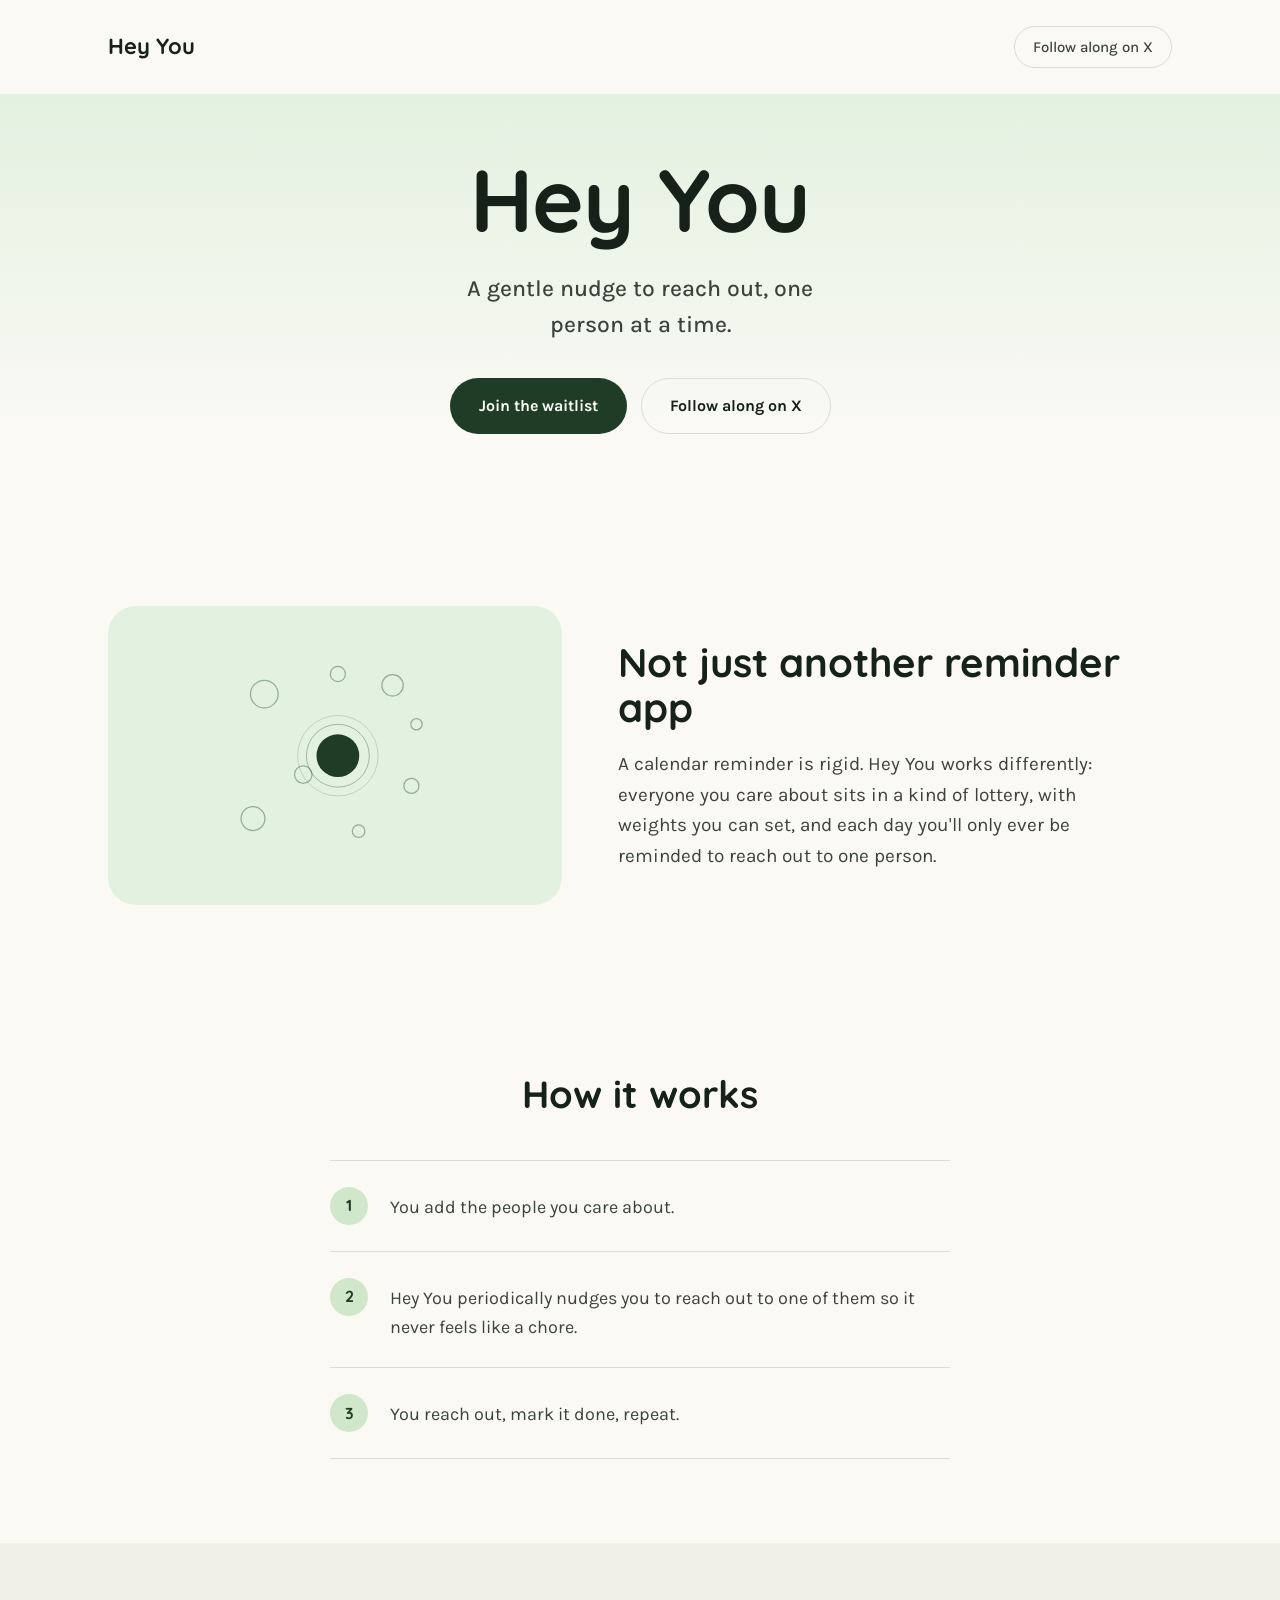
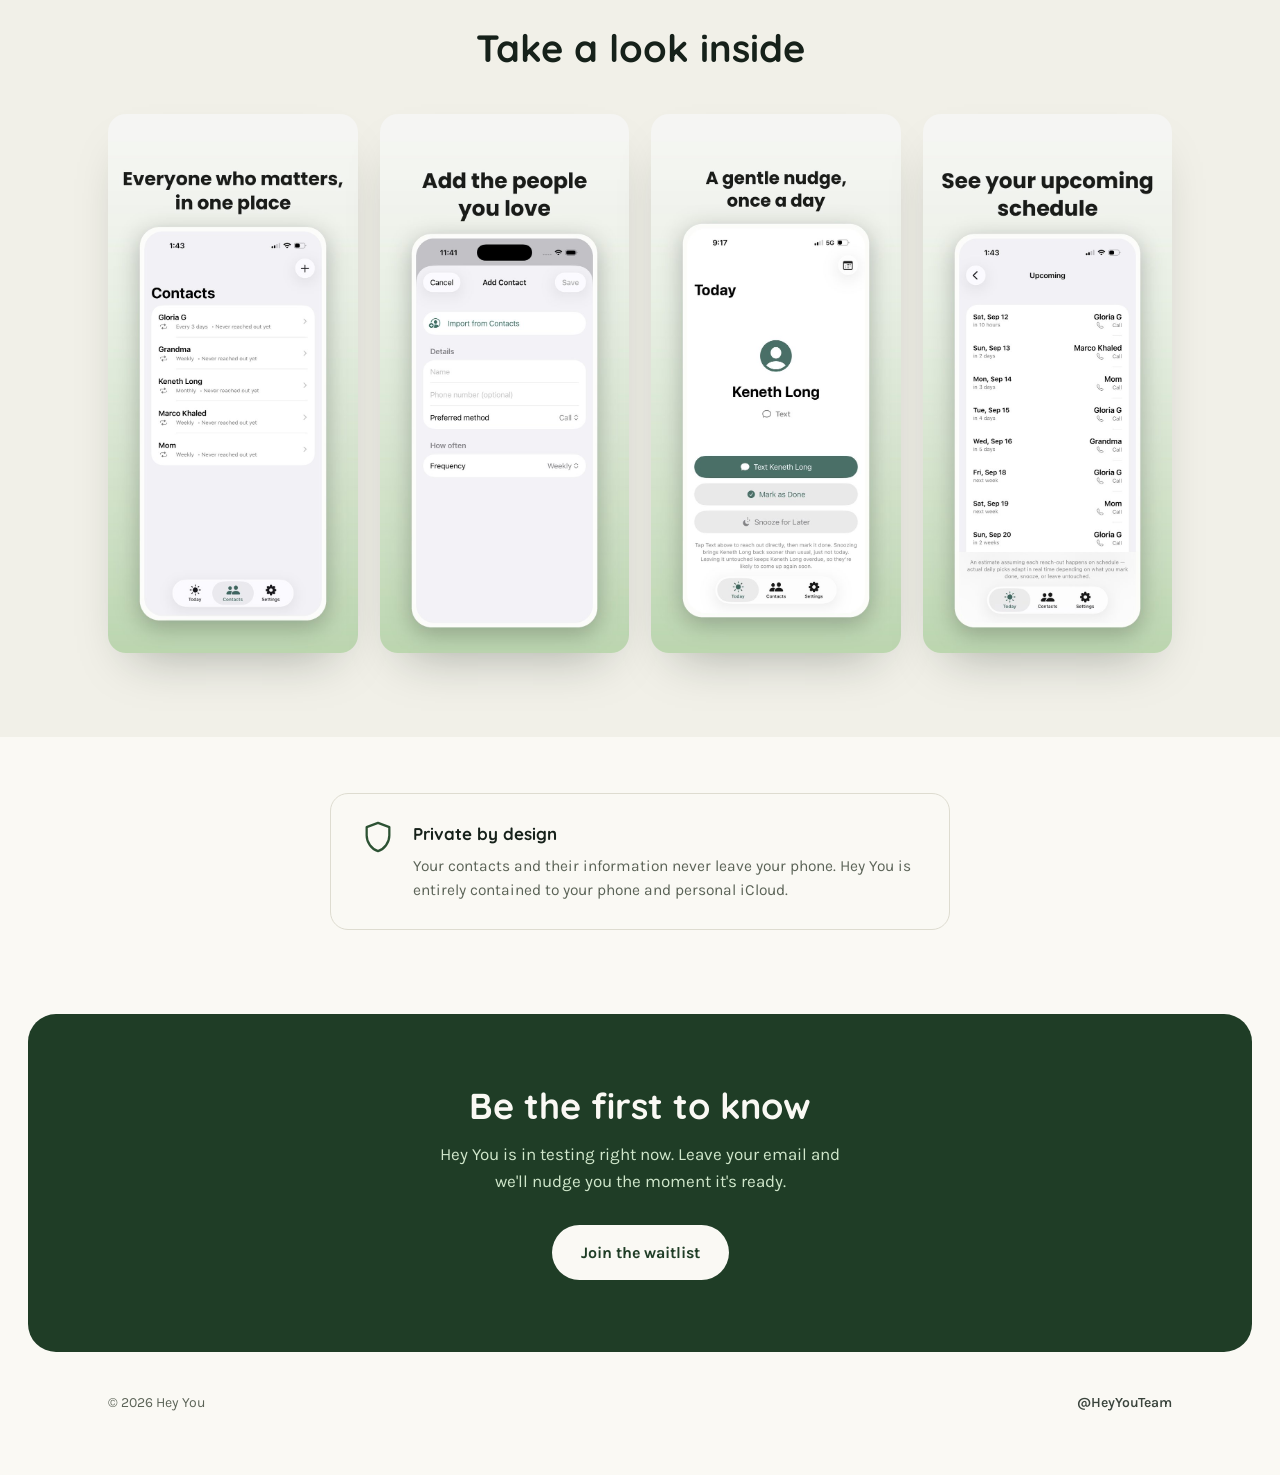
==== index.html @ 326a4d2f "Add files via upload" ====
<!DOCTYPE html>
<html lang="en">
<head>
<meta charset="UTF-8">
<meta name="viewport" content="width=device-width, initial-scale=1.0">
<title>Hey You — A gentle nudge to reach out</title>
<meta name="description" content="Hey You nudges you to reach out to one person you care about at a time. Not a rigid reminder — a weighted, organic way to stay close to the people who matter.">
<link rel="preconnect" href="https://fonts.googleapis.com">
<link rel="preconnect" href="https://fonts.gstatic.com" crossorigin>
<link href="https://fonts.googleapis.com/css2?family=Quicksand:wght@500;600;700&family=Karla:wght@400;500;700&display=swap" rel="stylesheet">
<style>
  :root {
    --paper: #FAF9F4;
    --paper-dim: #F1F0E8;
    --ink: #16211A;
    --ink-soft: #3A443C;
    --stone: #5B6357;
    --forest-700: #1F3D26;
    --forest-600: #2C5233;
    --forest-500: #3F7048;
    --mint-100: #E3F1E0;
    --mint-200: #D0E7CB;
    --moss-200: #C9DEC8;
    --line: #DEDCD0;
    --max: 1120px;
    --radius-lg: 28px;
    --radius-md: 18px;
  }

  * { box-sizing: border-box; }

  html {
    scroll-padding-top: 90px;
  }

  @media (prefers-reduced-motion: no-preference) {
    html { scroll-behavior: smooth; }
  }

  body {
    margin: 0;
    background: var(--paper);
    color: var(--ink);
    font-family: 'Karla', -apple-system, BlinkMacSystemFont, sans-serif;
    font-size: 17px;
    line-height: 1.6;
    -webkit-font-smoothing: antialiased;
  }

  h1, h2, h3 {
    font-family: 'Quicksand', -apple-system, sans-serif;
    font-weight: 700;
    color: var(--ink);
    margin: 0;
    line-height: 1.12;
  }

  p { margin: 0; }

  a { color: inherit; }

  img { max-width: 100%; display: block; }

  .wrap {
    max-width: var(--max);
    margin: 0 auto;
    padding: 0 28px;
  }

  /* ---------- header ---------- */

  .site-header {
    padding: 26px 0;
  }

  .site-header .wrap {
    display: flex;
    align-items: center;
    justify-content: space-between;
  }

  .wordmark {
    font-family: 'Quicksand', sans-serif;
    font-weight: 700;
    font-size: 22px;
    text-decoration: none;
    color: var(--ink);
  }

  .header-link {
    text-decoration: none;
    font-weight: 500;
    font-size: 15px;
    color: var(--ink-soft);
    padding: 8px 18px;
    border: 1px solid var(--line);
    border-radius: 999px;
    transition: border-color 0.15s ease, color 0.15s ease;
  }

  .header-link:hover,
  .header-link:focus-visible {
    border-color: var(--forest-500);
    color: var(--forest-700);
  }

  /* ---------- hero ---------- */

  .hero {
    padding: 56px 0 88px;
    background: linear-gradient(180deg, var(--mint-100) 0%, var(--paper) 78%);
  }

  .hero__inner {
    max-width: 640px;
    margin: 0 auto;
    text-align: center;
  }

  .hero__title {
    font-size: clamp(48px, 9vw, 88px);
    letter-spacing: -0.01em;
  }

  .hero__subtitle {
    margin-top: 22px;
    font-size: clamp(19px, 2.6vw, 23px);
    color: var(--ink-soft);
    font-weight: 500;
    max-width: 30ch;
    margin-left: auto;
    margin-right: auto;
  }

  @media (prefers-reduced-motion: no-preference) {
    .hero__title,
    .hero__subtitle,
    .hero__ctas {
      animation: rise 0.7s ease both;
    }
    .hero__subtitle { animation-delay: 0.08s; }
    .hero__ctas { animation-delay: 0.16s; }
  }

  @keyframes rise {
    from { opacity: 0; transform: translateY(14px); }
    to { opacity: 1; transform: translateY(0); }
  }

  .hero__ctas {
    margin-top: 34px;
    display: flex;
    gap: 14px;
    justify-content: center;
    flex-wrap: wrap;
  }

  .btn {
    display: inline-flex;
    align-items: center;
    justify-content: center;
    font-family: 'Karla', sans-serif;
    font-weight: 700;
    font-size: 16px;
    padding: 14px 28px;
    border-radius: 999px;
    text-decoration: none;
    cursor: pointer;
    border: 1px solid transparent;
    transition: transform 0.15s ease, background 0.15s ease, border-color 0.15s ease;
  }

  .btn:hover { transform: translateY(-1px); }

  .btn--primary {
    background: var(--forest-700);
    color: var(--paper);
  }

  .btn--primary:hover,
  .btn--primary:focus-visible {
    background: var(--forest-600);
  }

  .btn--ghost {
    background: transparent;
    color: var(--ink);
    border-color: var(--line);
  }

  .btn--ghost:hover,
  .btn--ghost:focus-visible {
    border-color: var(--forest-500);
    color: var(--forest-700);
  }

  .btn:focus-visible,
  .header-link:focus-visible {
    outline: 2px solid var(--forest-500);
    outline-offset: 3px;
  }

  /* ---------- section shell ---------- */

  section, .privacy { padding: 84px 0; }

  .section__head {
    max-width: 480px;
    margin: 0 0 44px;
  }

  .section__head--center {
    margin-left: auto;
    margin-right: auto;
    text-align: center;
  }

  .section__title {
    font-size: clamp(30px, 4vw, 38px);
  }

  /* ---------- how it works ---------- */

  .how__list {
    max-width: 620px;
    margin: 0 auto;
    display: flex;
    flex-direction: column;
  }

  .how__item {
    display: flex;
    gap: 22px;
    padding: 26px 0;
    border-top: 1px solid var(--line);
  }

  .how__item:last-child {
    border-bottom: 1px solid var(--line);
  }

  .how__index {
    flex: none;
    width: 38px;
    height: 38px;
    border-radius: 50%;
    background: var(--mint-200);
    color: var(--forest-700);
    font-family: 'Quicksand', sans-serif;
    font-weight: 700;
    font-size: 16px;
    display: flex;
    align-items: center;
    justify-content: center;
  }

  .how__text {
    padding-top: 6px;
    font-size: 18px;
    color: var(--ink-soft);
  }

  /* ---------- screens ---------- */

  .screens { background: var(--paper-dim); }

  .screens__grid {
    display: grid;
    grid-template-columns: repeat(4, 1fr);
    gap: 22px;
    align-items: start;
  }

  .screens__grid img {
    border-radius: var(--radius-md);
    box-shadow: 0 24px 48px -24px rgba(22, 33, 26, 0.35);
    width: 100%;
  }

  @media (max-width: 760px) {
    .screens__grid {
      grid-template-columns: 1fr;
      max-width: 340px;
      margin: 0 auto;
      gap: 40px;
    }
  }

  /* ---------- differentiator ---------- */

  .different__grid {
    display: grid;
    grid-template-columns: 0.9fr 1.1fr;
    gap: 56px;
    align-items: center;
  }

  .different__visual {
    background: var(--mint-100);
    border-radius: var(--radius-lg);
    padding: 24px;
  }

  .different__visual {
    display: flex;
    justify-content: center;
  }

  .different__visual svg {
    width: 62%;
    height: auto;
    display: block;
  }

  .different__title {
    font-size: clamp(30px, 4vw, 40px);
  }

  .different__copy {
    margin-top: 20px;
    font-size: 19px;
    color: var(--ink-soft);
    max-width: 46ch;
  }

  @media (max-width: 800px) {
    .different__grid {
      grid-template-columns: 1fr;
    }
  }

  /* ---------- privacy ---------- */

  .privacy {
    padding: 56px 0 84px;
  }

  .privacy__card {
    max-width: 620px;
    margin: 0 auto;
    padding: 26px 30px;
    border: 1px solid var(--line);
    border-radius: var(--radius-md);
    display: flex;
    gap: 18px;
    align-items: flex-start;
  }

  .privacy__icon {
    flex: none;
    width: 34px;
    height: 34px;
    color: var(--forest-600);
  }

  .privacy__title {
    font-size: 17px;
    font-weight: 700;
    font-family: 'Quicksand', sans-serif;
    margin-bottom: 6px;
  }

  .privacy__text {
    font-size: 15.5px;
    color: var(--stone);
  }

  /* ---------- waitlist ---------- */

  .waitlist {
    background: var(--forest-700);
    color: var(--paper);
    border-radius: var(--radius-lg);
    margin: 0 28px 0;
    padding: 72px 32px;
  }

  .waitlist__inner {
    max-width: 480px;
    margin: 0 auto;
    text-align: center;
  }

  .waitlist__title {
    color: var(--paper);
    font-size: clamp(28px, 4vw, 36px);
  }

  .waitlist__text {
    margin-top: 14px;
    color: var(--mint-200);
    font-size: 17px;
  }

  .waitlist__form {
    margin-top: 30px;
    display: flex;
    gap: 10px;
    flex-wrap: wrap;
    justify-content: center;
  }

  .waitlist__form .btn--primary {
    background: var(--paper);
    color: var(--forest-700);
  }

  .waitlist__form .btn--primary:hover {
    background: var(--mint-100);
  }

  /* ---------- footer ---------- */

  .site-footer {
    padding: 40px 0 60px;
  }

  .site-footer .wrap {
    display: flex;
    justify-content: space-between;
    align-items: center;
    flex-wrap: wrap;
    gap: 12px;
    font-size: 14px;
    color: var(--stone);
  }

  .site-footer a {
    text-decoration: none;
    color: var(--ink-soft);
    font-weight: 600;
  }

  .site-footer a:hover { color: var(--forest-700); }
</style>
</head>
<body>

<header class="site-header">
  <div class="wrap">
    <a class="wordmark" href="#top">Hey You</a>
    <a class="header-link" href="https://x.com/HeyYouTeam" target="_blank" rel="noopener">Follow along on X</a>
  </div>
</header>

<main>

  <section class="hero" id="top">
    <div class="wrap hero__inner">
      <h1 class="hero__title">Hey You</h1>
      <p class="hero__subtitle">A gentle nudge to reach out, one person at a time.</p>
      <div class="hero__ctas">
        <a class="btn btn--primary" href="https://docs.google.com/forms/d/e/1FAIpQLSek8I8rBL8d9Jcb7uINgRWr7hlsBThrLocoqiOHOVkXx3_7cw/viewform?usp=dialog" target="_blank" rel="noopener">Join the waitlist</a>
        <a class="btn btn--ghost" href="https://x.com/HeyYouTeam" target="_blank" rel="noopener">Follow along on X</a>
      </div>
    </div>
  </section>

  <section class="different" id="different">
    <div class="wrap different__grid">
      <div class="different__visual" aria-hidden="true">
        <svg viewBox="0 0 400 400" xmlns="http://www.w3.org/2000/svg">
          <circle cx="88" cy="102" r="22" fill="none" stroke="#3F7048" stroke-width="2" opacity="0.5"/>
          <circle cx="150" cy="230" r="14" fill="none" stroke="#3F7048" stroke-width="2" opacity="0.5"/>
          <circle cx="292" cy="88" r="17" fill="none" stroke="#3F7048" stroke-width="2" opacity="0.5"/>
          <circle cx="322" cy="248" r="12" fill="none" stroke="#3F7048" stroke-width="2" opacity="0.5"/>
          <circle cx="70" cy="300" r="19" fill="none" stroke="#3F7048" stroke-width="2" opacity="0.5"/>
          <circle cx="238" cy="320" r="10" fill="none" stroke="#3F7048" stroke-width="2" opacity="0.5"/>
          <circle cx="330" cy="150" r="9" fill="none" stroke="#3F7048" stroke-width="2" opacity="0.5"/>
          <circle cx="205" cy="70" r="12" fill="none" stroke="#3F7048" stroke-width="2" opacity="0.5"/>
          <circle cx="205" cy="200" r="34" fill="#1F3D26"/>
          <circle cx="205" cy="200" r="50" fill="none" stroke="#1F3D26" stroke-width="1.5" opacity="0.35"/>
          <circle cx="205" cy="200" r="64" fill="none" stroke="#1F3D26" stroke-width="1.5" opacity="0.18"/>
        </svg>
      </div>
      <div>
        <h2 class="different__title">Not just another reminder app</h2>
        <p class="different__copy">A calendar reminder is rigid. Hey You works differently: everyone you care about sits in a kind of lottery, with weights you can set, and each day you'll only ever be reminded to reach out to one person.</p>
      </div>
    </div>
  </section>

  <section class="how" id="how">
    <div class="wrap">
      <div class="section__head section__head--center">
        <h2 class="section__title">How it works</h2>
      </div>
      <div class="how__list">
        <div class="how__item">
          <span class="how__index">1</span>
          <p class="how__text">You add the people you care about.</p>
        </div>
        <div class="how__item">
          <span class="how__index">2</span>
          <p class="how__text">Hey You periodically nudges you to reach out to one of them so it never feels like a chore.</p>
        </div>
        <div class="how__item">
          <span class="how__index">3</span>
          <p class="how__text">You reach out, mark it done, repeat.</p>
        </div>
      </div>
    </div>
  </section>

  <section class="screens" id="screens">
    <div class="wrap">
      <div class="section__head section__head--center">
        <h2 class="section__title">Take a look inside</h2>
      </div>
      <div class="screens__grid">
        <img src="[data-uri]" alt="Hey You contacts list showing five people with how often you'd like to reach each one">
        <img src="[data-uri]" alt="Hey You add contact screen with name, phone number, preferred method, and frequency">
        <img src="[data-uri]" alt="Hey You today screen prompting a text to Keneth Long, with mark as done and snooze options">
        <img src="[data-uri]" alt="Hey You upcoming screen listing who's coming up next and roughly when">
      </div>
    </div>
  </section>

  <aside class="privacy" id="privacy">
    <div class="wrap">
      <div class="privacy__card">
        <svg class="privacy__icon" viewBox="0 0 24 24" fill="none" xmlns="http://www.w3.org/2000/svg" aria-hidden="true">
          <path d="M12 2L4 5V11C4 16 7.5 20.5 12 22C16.5 20.5 20 16 20 11V5L12 2Z" stroke="currentColor" stroke-width="1.6" stroke-linejoin="round"/>
        </svg>
        <div>
          <p class="privacy__title">Private by design</p>
          <p class="privacy__text">Your contacts and their information never leave your phone. Hey You is entirely contained to your phone and personal iCloud.</p>
        </div>
      </div>
    </div>
  </aside>

  <section class="waitlist" id="waitlist">
    <div class="wrap waitlist__inner">
      <h2 class="waitlist__title">Be the first to know</h2>
      <p class="waitlist__text">Hey You is in testing right now. Leave your email and we'll nudge you the moment it's ready.</p>
      <div class="waitlist__form">
        <a class="btn btn--primary" href="https://docs.google.com/forms/d/e/1FAIpQLSek8I8rBL8d9Jcb7uINgRWr7hlsBThrLocoqiOHOVkXx3_7cw/viewform?usp=dialog" target="_blank" rel="noopener">Join the waitlist</a>
      </div>
    </div>
  </section>

</main>

<footer class="site-footer">
  <div class="wrap">
    <span>&copy; 2026 Hey You</span>
    <a href="https://x.com/HeyYouTeam" target="_blank" rel="noopener">@HeyYouTeam</a>
  </div>
</footer>

</body>
</html>
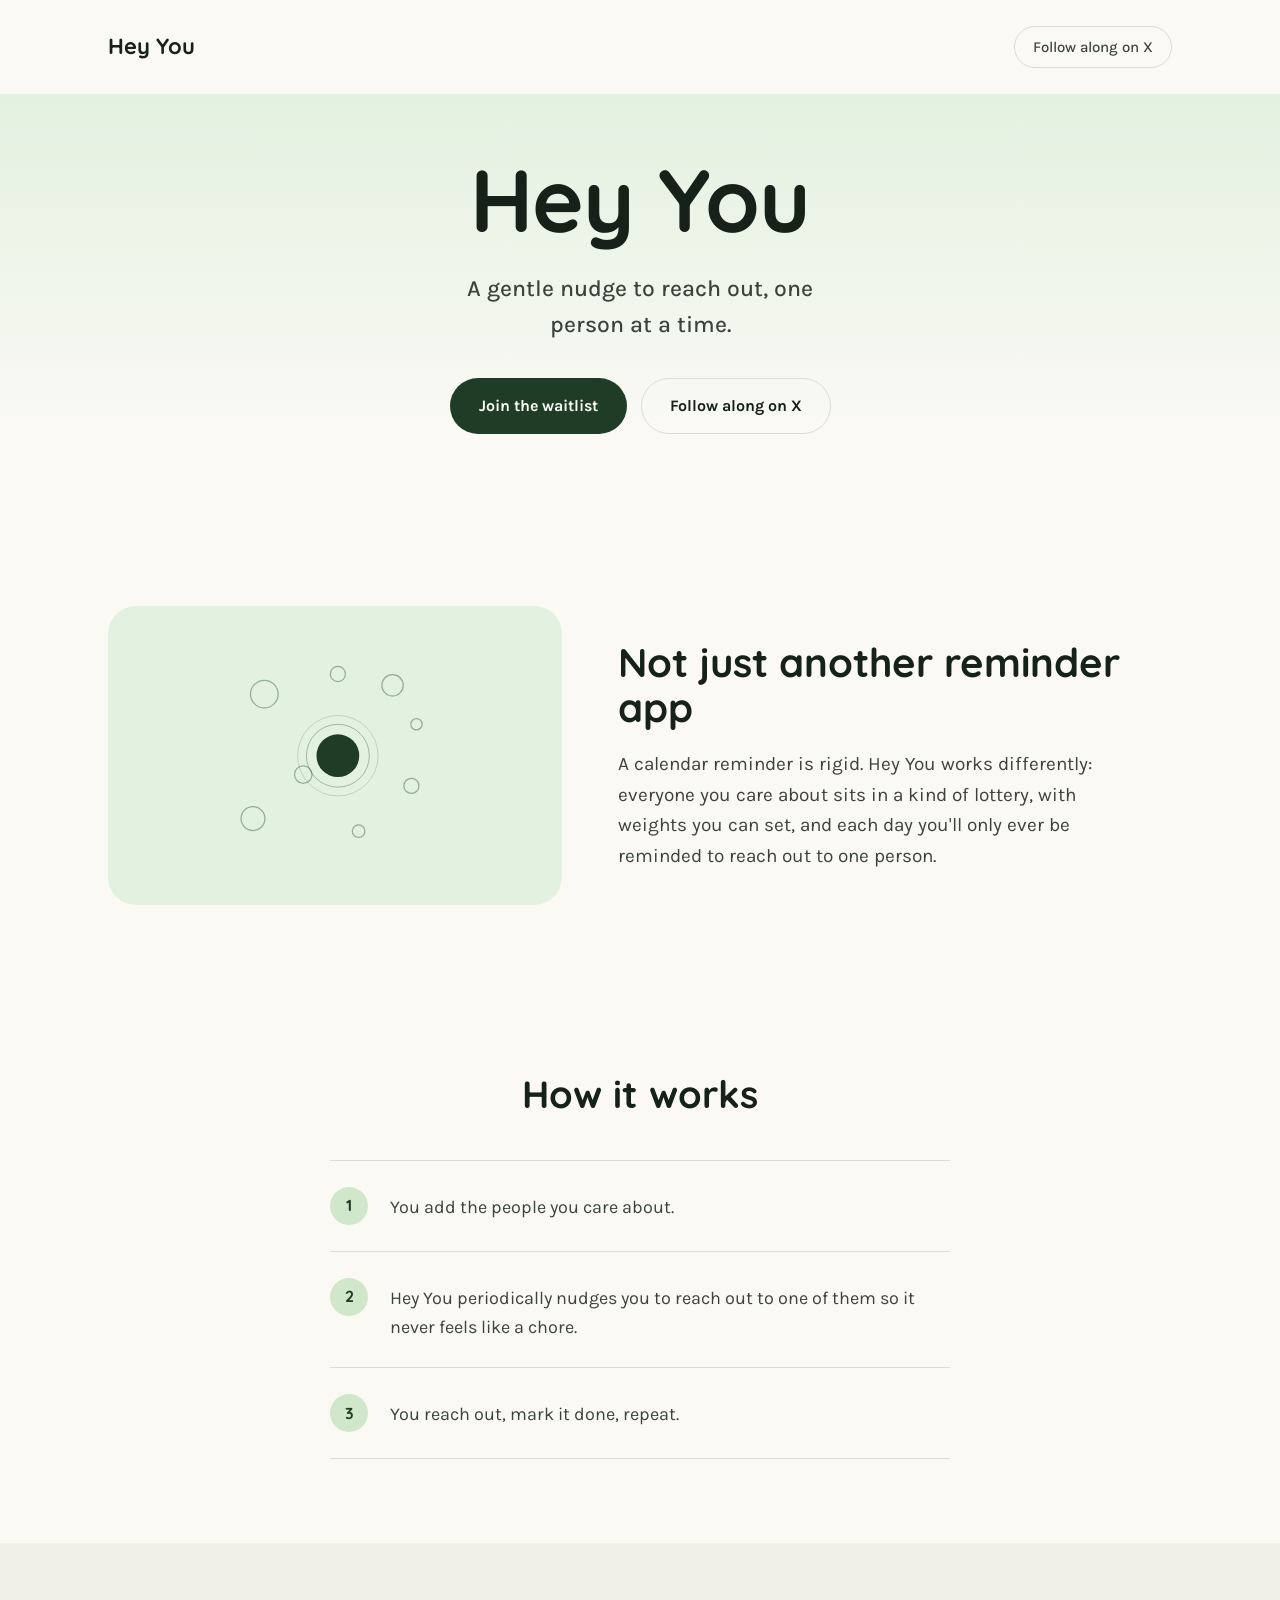
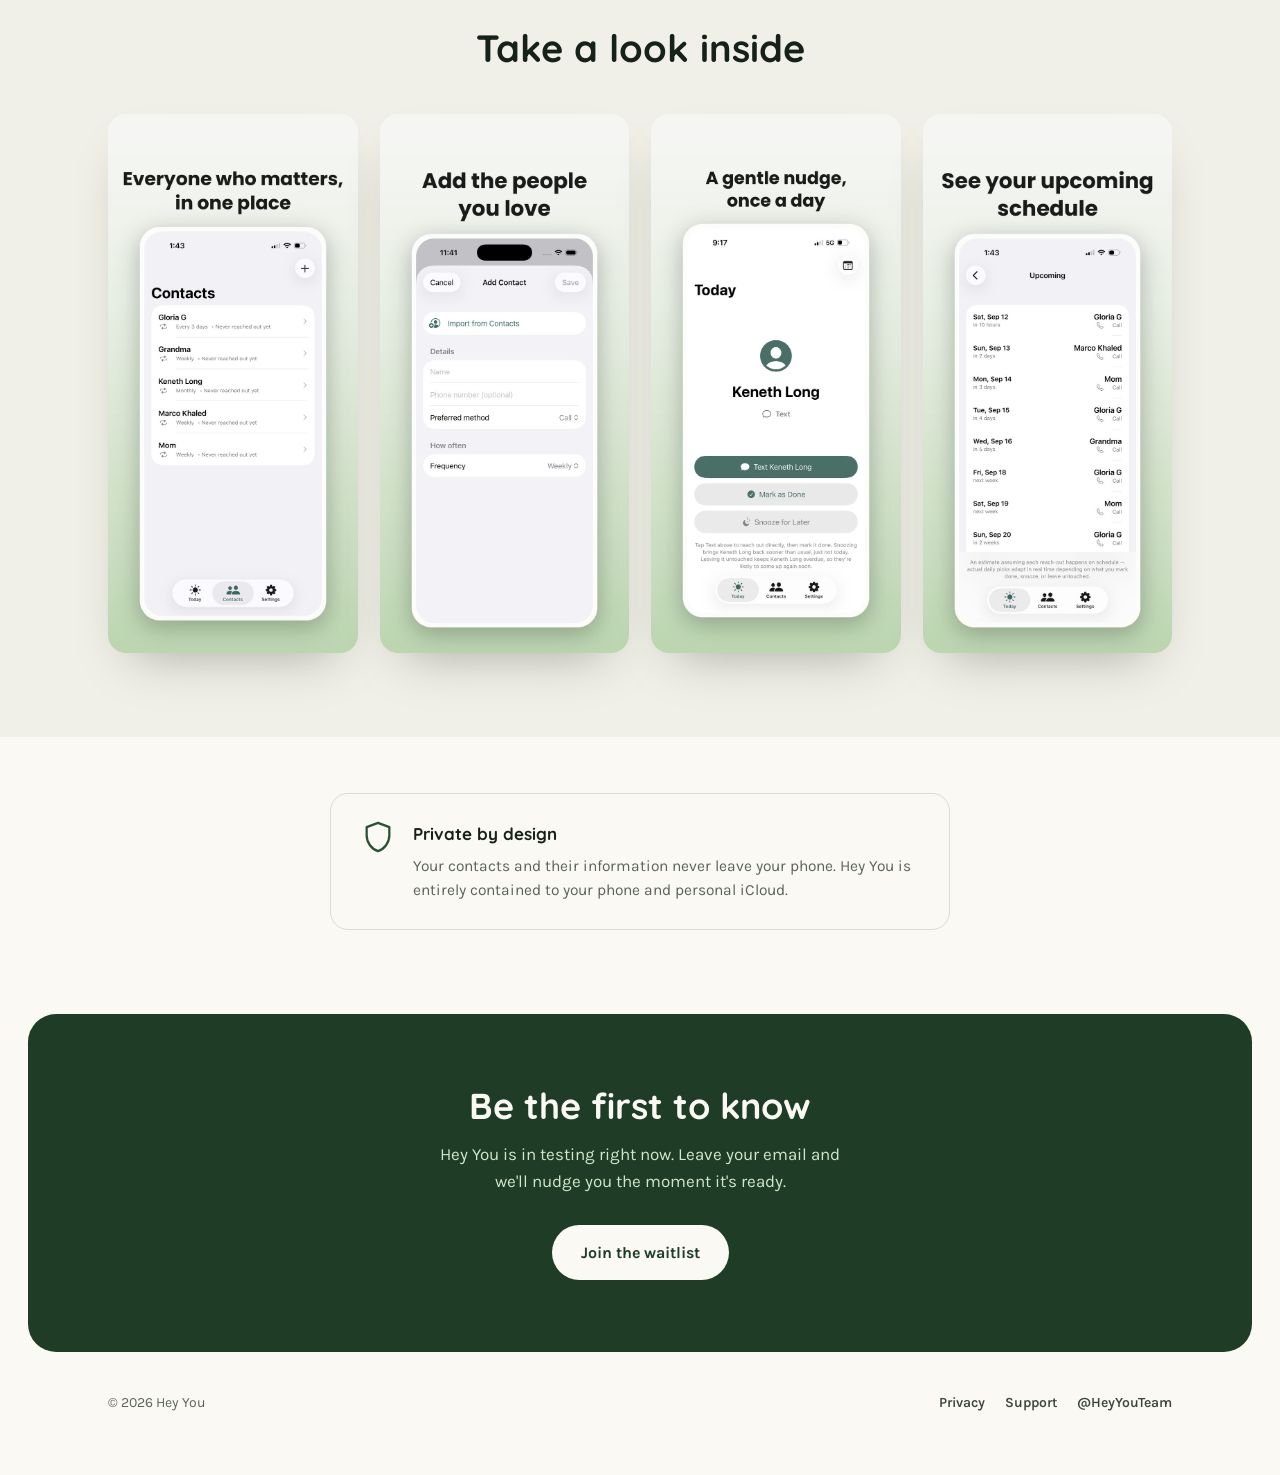
==== commit 454496b2: "Add privacy policy and support pages Served at /privacy/ and /support/, linked from the homepage foo" ====
--- a/index.html
+++ b/index.html
@@ -432,6 +432,12 @@
   }
 
   .site-footer a:hover { color: var(--forest-700); }
+
+  .footer-links {
+    display: flex;
+    flex-wrap: wrap;
+    gap: 8px 20px;
+  }
 </style>
 </head>
 <body>
@@ -545,7 +551,11 @@
 <footer class="site-footer">
   <div class="wrap">
     <span>&copy; 2026 Hey You</span>
-    <a href="https://x.com/HeyYouTeam" target="_blank" rel="noopener">@HeyYouTeam</a>
+    <span class="footer-links">
+      <a href="/privacy/">Privacy</a>
+      <a href="/support/">Support</a>
+      <a href="https://x.com/HeyYouTeam" target="_blank" rel="noopener">@HeyYouTeam</a>
+    </span>
   </div>
 </footer>
 
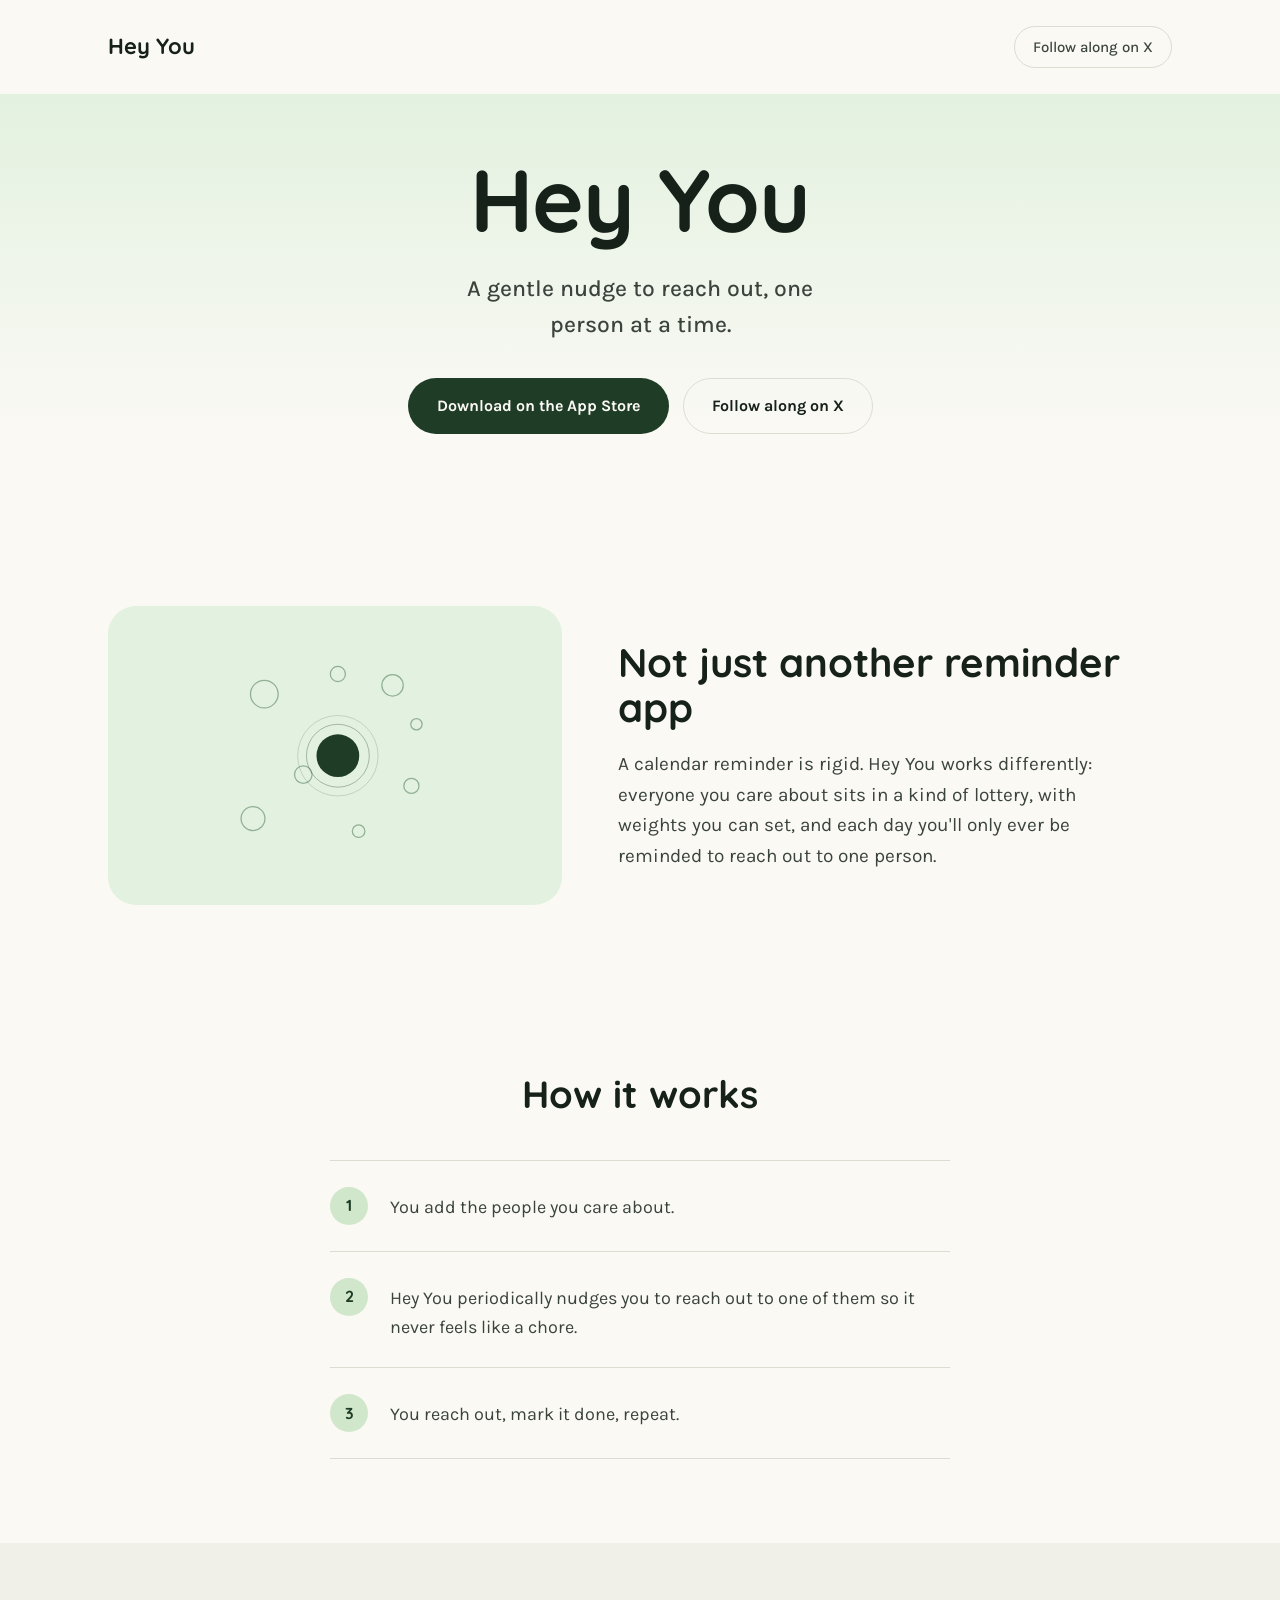
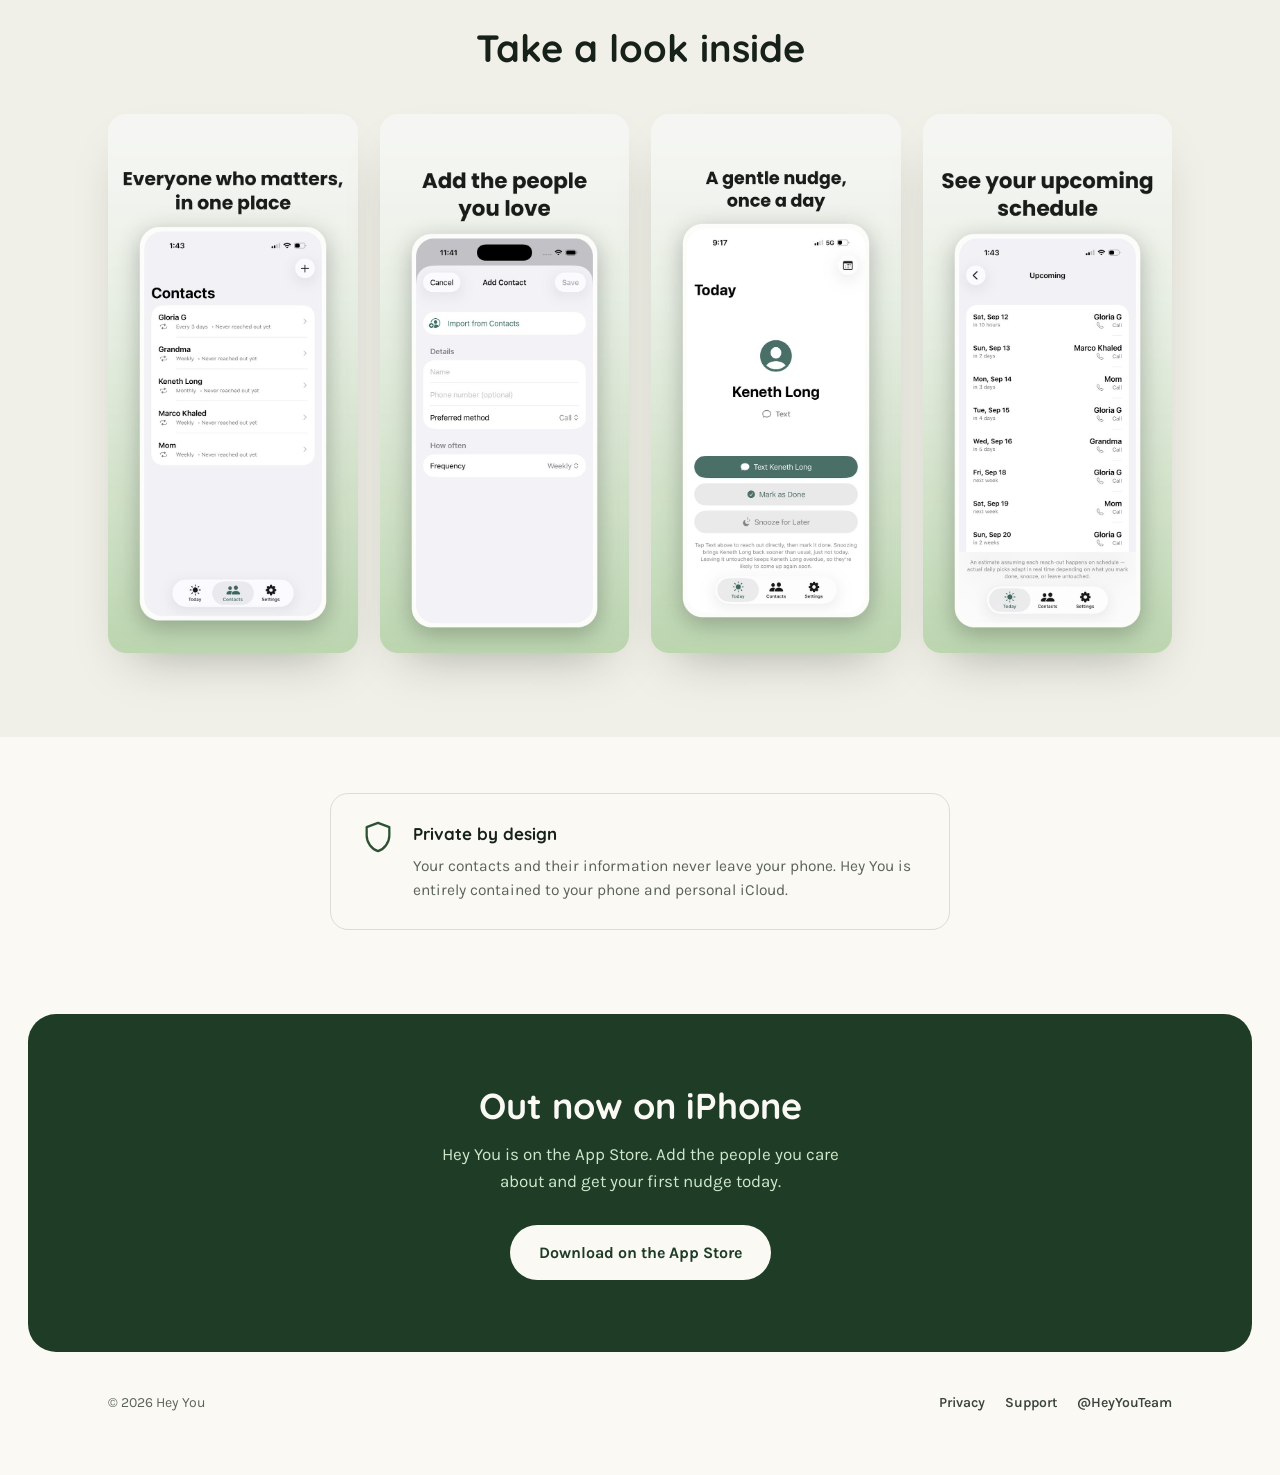
==== commit 1921915f: "Link to the App Store now that Hey You is live Replace the waitlist buttons with App Store links, up" ====
--- a/index.html
+++ b/index.html
@@ -5,6 +5,7 @@
 <meta name="viewport" content="width=device-width, initial-scale=1.0">
 <title>Hey You — A gentle nudge to reach out</title>
 <meta name="description" content="Hey You nudges you to reach out to one person you care about at a time. Not a rigid reminder — a weighted, organic way to stay close to the people who matter.">
+<meta name="apple-itunes-app" content="app-id=6810311287">
 <link rel="preconnect" href="https://fonts.googleapis.com">
 <link rel="preconnect" href="https://fonts.gstatic.com" crossorigin>
 <link href="https://fonts.googleapis.com/css2?family=Quicksand:wght@500;600;700&family=Karla:wght@400;500;700&display=swap" rel="stylesheet">
@@ -456,7 +457,7 @@
       <h1 class="hero__title">Hey You</h1>
       <p class="hero__subtitle">A gentle nudge to reach out, one person at a time.</p>
       <div class="hero__ctas">
-        <a class="btn btn--primary" href="https://docs.google.com/forms/d/e/1FAIpQLSek8I8rBL8d9Jcb7uINgRWr7hlsBThrLocoqiOHOVkXx3_7cw/viewform?usp=dialog" target="_blank" rel="noopener">Join the waitlist</a>
+        <a class="btn btn--primary" href="https://apps.apple.com/us/app/hey-you-call-me-back/id6810311287" target="_blank" rel="noopener">Download on the App Store</a>
         <a class="btn btn--ghost" href="https://x.com/HeyYouTeam" target="_blank" rel="noopener">Follow along on X</a>
       </div>
     </div>
@@ -536,12 +537,12 @@
     </div>
   </aside>
 
-  <section class="waitlist" id="waitlist">
+  <section class="waitlist" id="download">
     <div class="wrap waitlist__inner">
-      <h2 class="waitlist__title">Be the first to know</h2>
-      <p class="waitlist__text">Hey You is in testing right now. Leave your email and we'll nudge you the moment it's ready.</p>
+      <h2 class="waitlist__title">Out now on iPhone</h2>
+      <p class="waitlist__text">Hey You is on the App Store. Add the people you care about and get your first nudge today.</p>
       <div class="waitlist__form">
-        <a class="btn btn--primary" href="https://docs.google.com/forms/d/e/1FAIpQLSek8I8rBL8d9Jcb7uINgRWr7hlsBThrLocoqiOHOVkXx3_7cw/viewform?usp=dialog" target="_blank" rel="noopener">Join the waitlist</a>
+        <a class="btn btn--primary" href="https://apps.apple.com/us/app/hey-you-call-me-back/id6810311287" target="_blank" rel="noopener">Download on the App Store</a>
       </div>
     </div>
   </section>
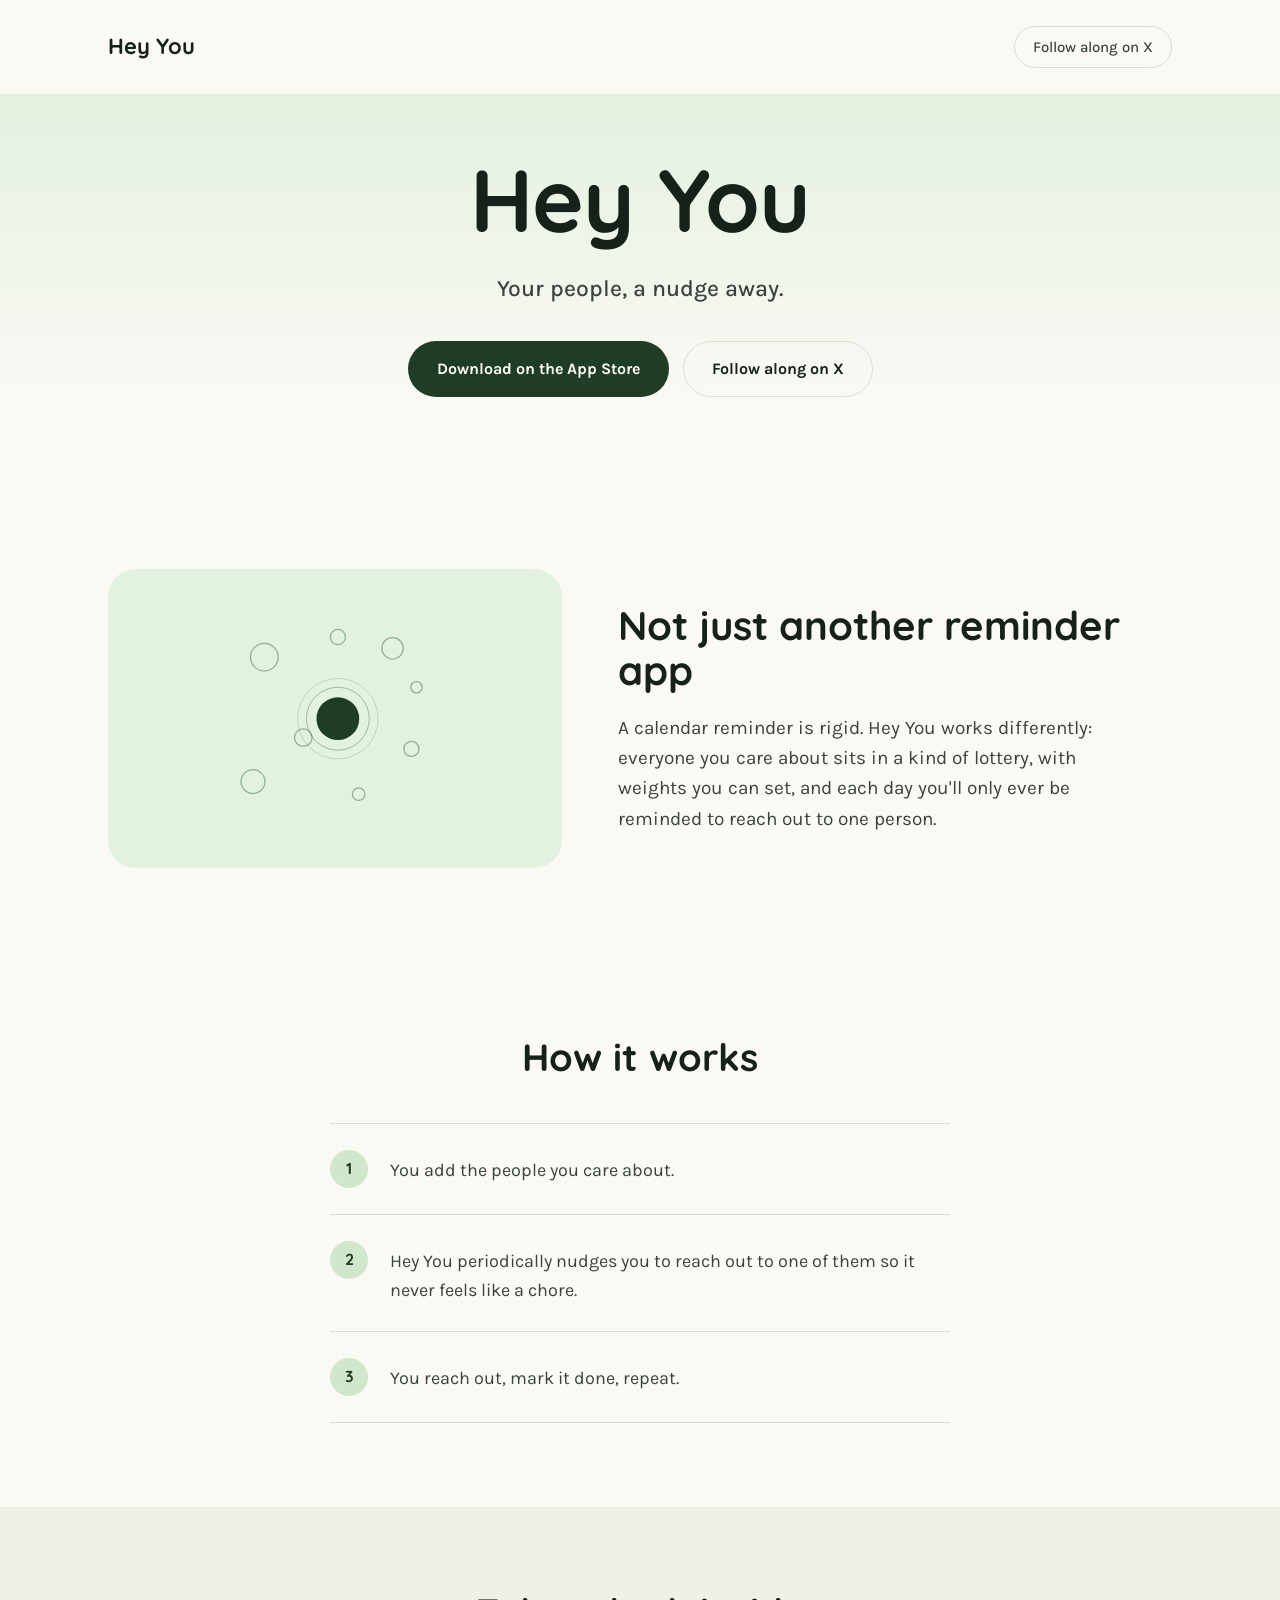
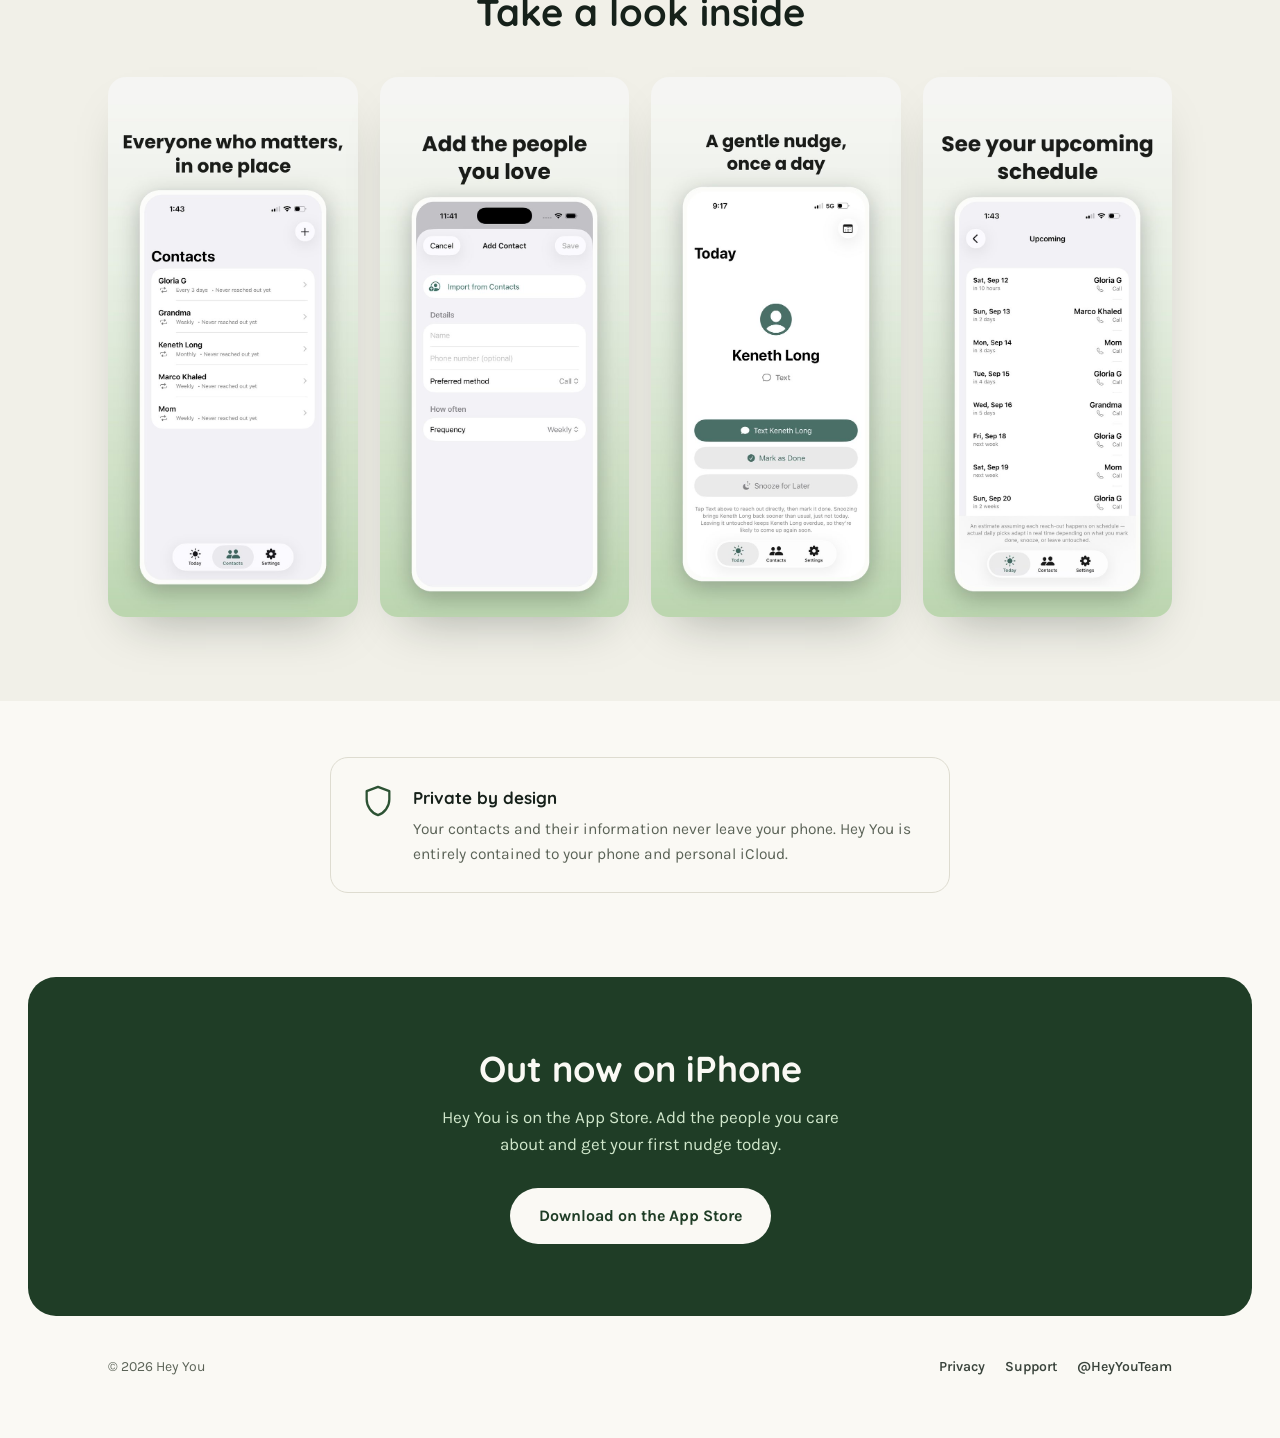
==== commit 9a9c307b: "Update slogan to "Your people, a nudge away." Co-Authored-By: Claude Opus 5.5 <noreply@anthropic.com" ====
--- a/index.html
+++ b/index.html
@@ -3,7 +3,7 @@
 <head>
 <meta charset="UTF-8">
 <meta name="viewport" content="width=device-width, initial-scale=1.0">
-<title>Hey You — A gentle nudge to reach out</title>
+<title>Hey You — Your people, a nudge away</title>
 <meta name="description" content="Hey You nudges you to reach out to one person you care about at a time. Not a rigid reminder — a weighted, organic way to stay close to the people who matter.">
 <meta name="apple-itunes-app" content="app-id=6810311287">
 <link rel="preconnect" href="https://fonts.googleapis.com">
@@ -455,7 +455,7 @@
   <section class="hero" id="top">
     <div class="wrap hero__inner">
       <h1 class="hero__title">Hey You</h1>
-      <p class="hero__subtitle">A gentle nudge to reach out, one person at a time.</p>
+      <p class="hero__subtitle">Your people, a nudge away.</p>
       <div class="hero__ctas">
         <a class="btn btn--primary" href="https://apps.apple.com/us/app/hey-you-call-me-back/id6810311287" target="_blank" rel="noopener">Download on the App Store</a>
         <a class="btn btn--ghost" href="https://x.com/HeyYouTeam" target="_blank" rel="noopener">Follow along on X</a>
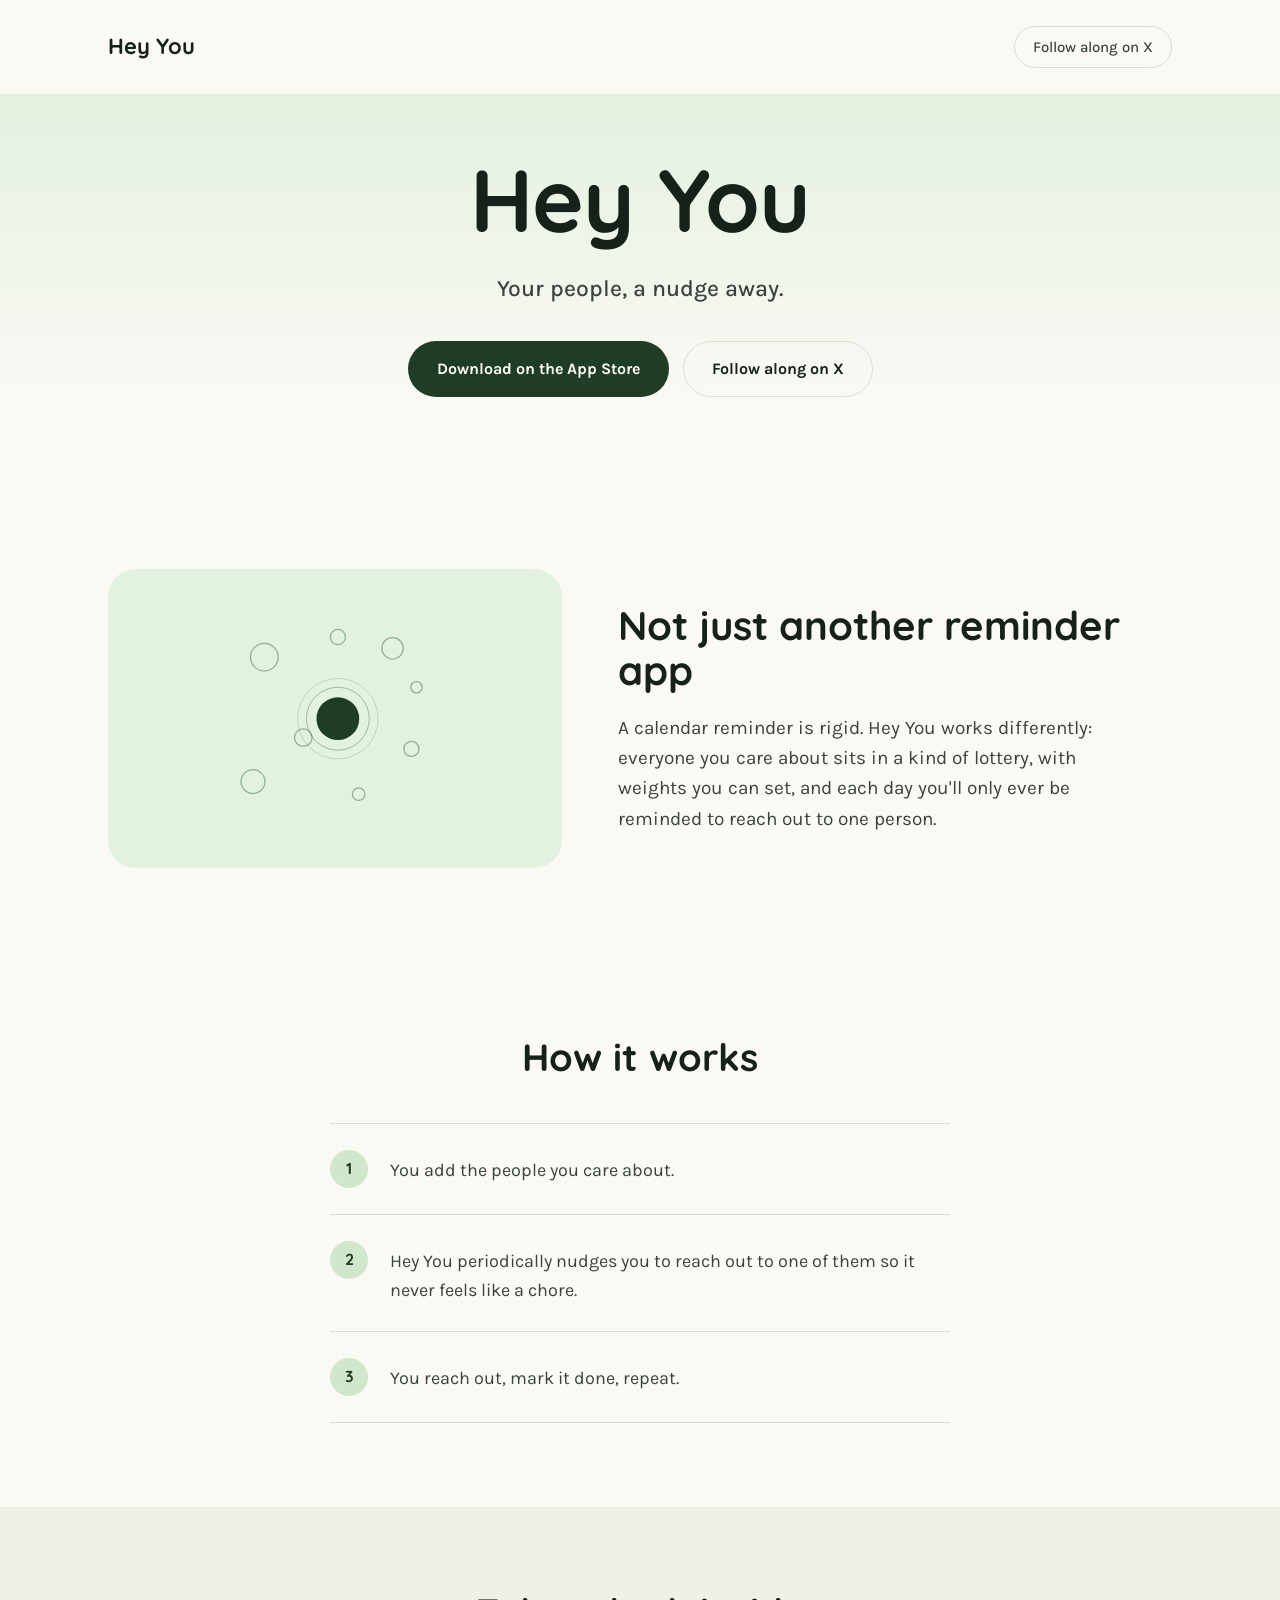
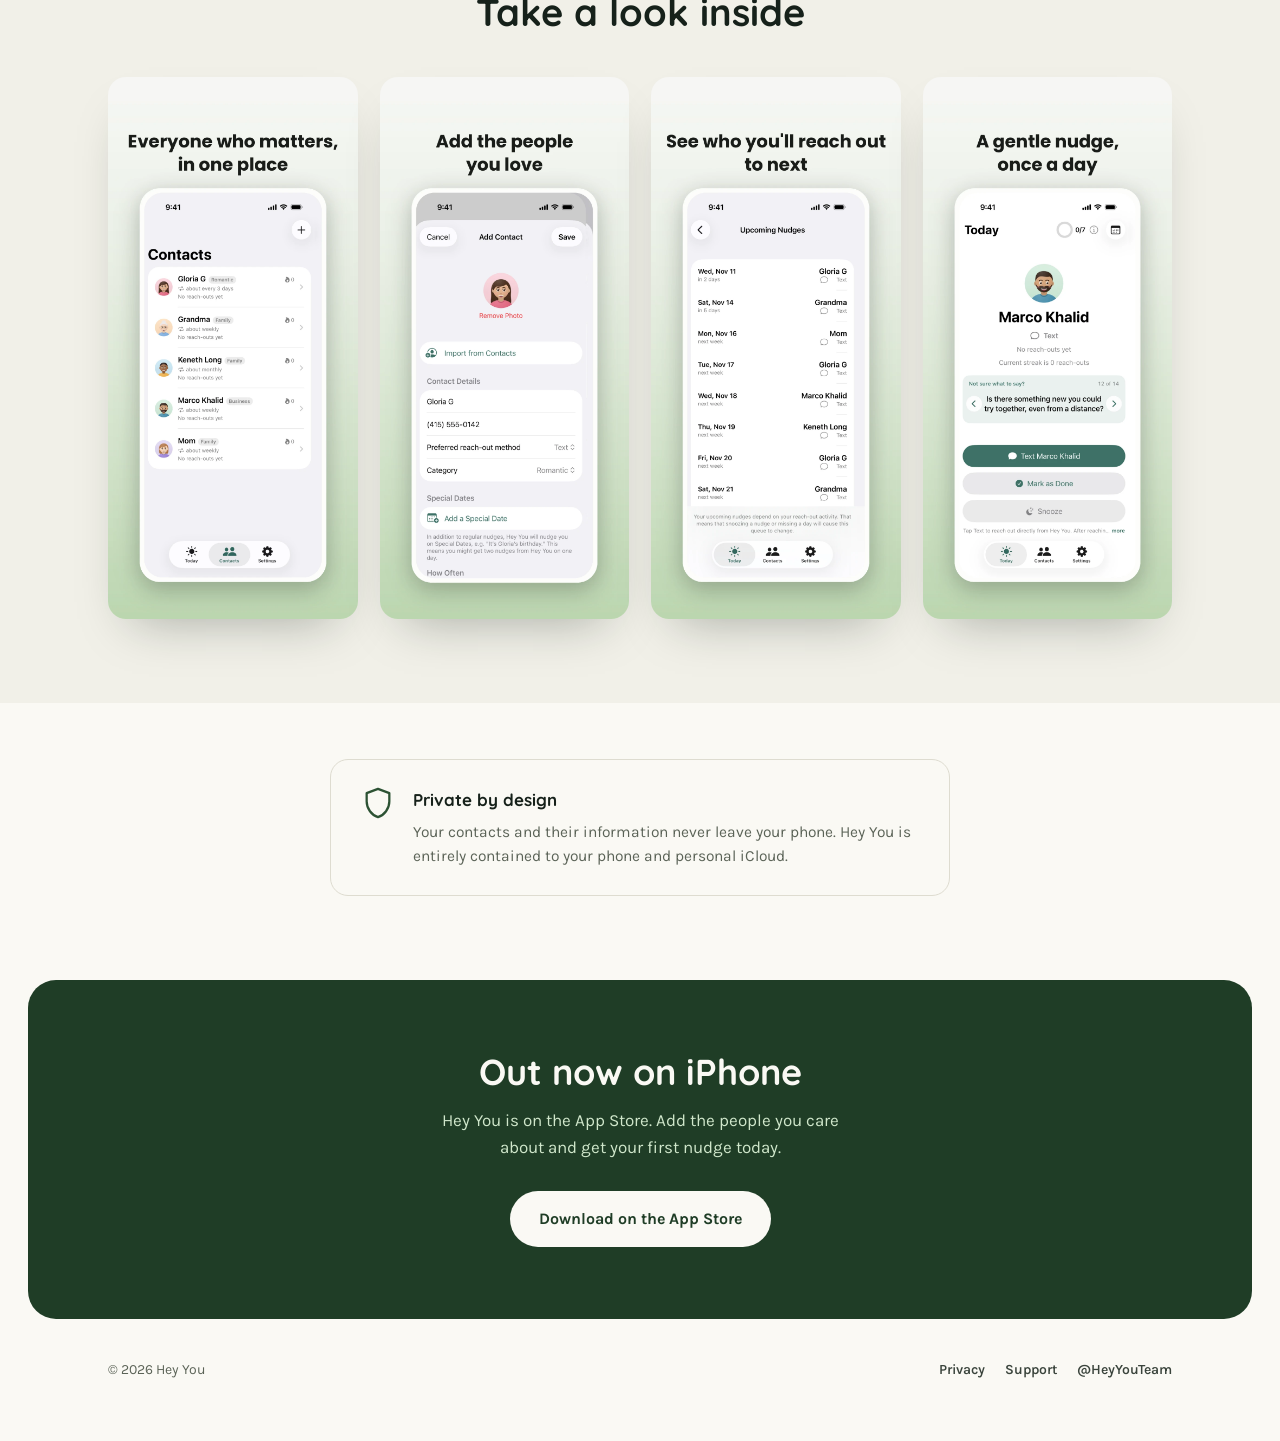
==== commit 8892899d: "Replace "Take a look inside" screenshots with new App Store images Moves the screenshots out of inli" ====
--- a/index.html
+++ b/index.html
@@ -276,6 +276,7 @@
     border-radius: var(--radius-md);
     box-shadow: 0 24px 48px -24px rgba(22, 33, 26, 0.35);
     width: 100%;
+    height: auto;
   }
 
   @media (max-width: 760px) {
@@ -515,10 +516,10 @@
         <h2 class="section__title">Take a look inside</h2>
       </div>
       <div class="screens__grid">
-        <img src="[data-uri]" alt="Hey You contacts list showing five people with how often you'd like to reach each one">
-        <img src="[data-uri]" alt="Hey You add contact screen with name, phone number, preferred method, and frequency">
-        <img src="[data-uri]" alt="Hey You today screen prompting a text to Keneth Long, with mark as done and snooze options">
-        <img src="[data-uri]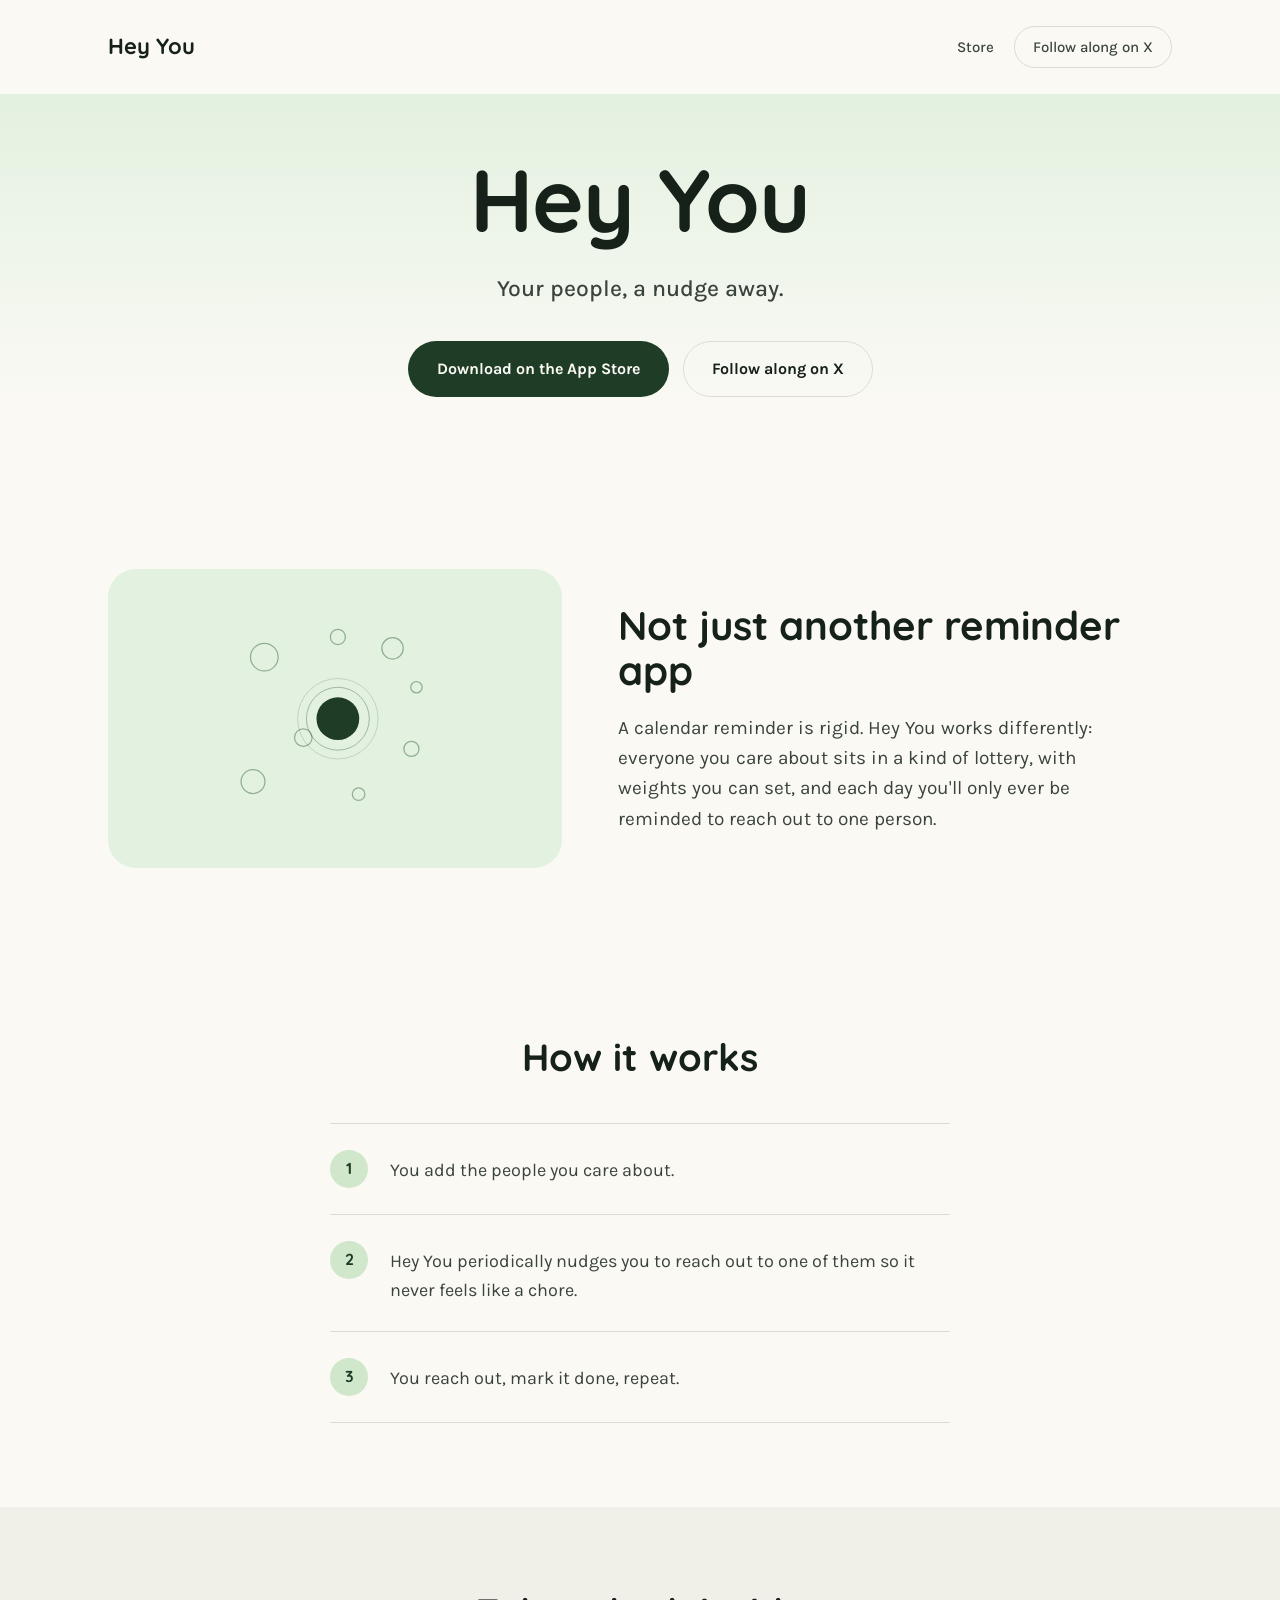
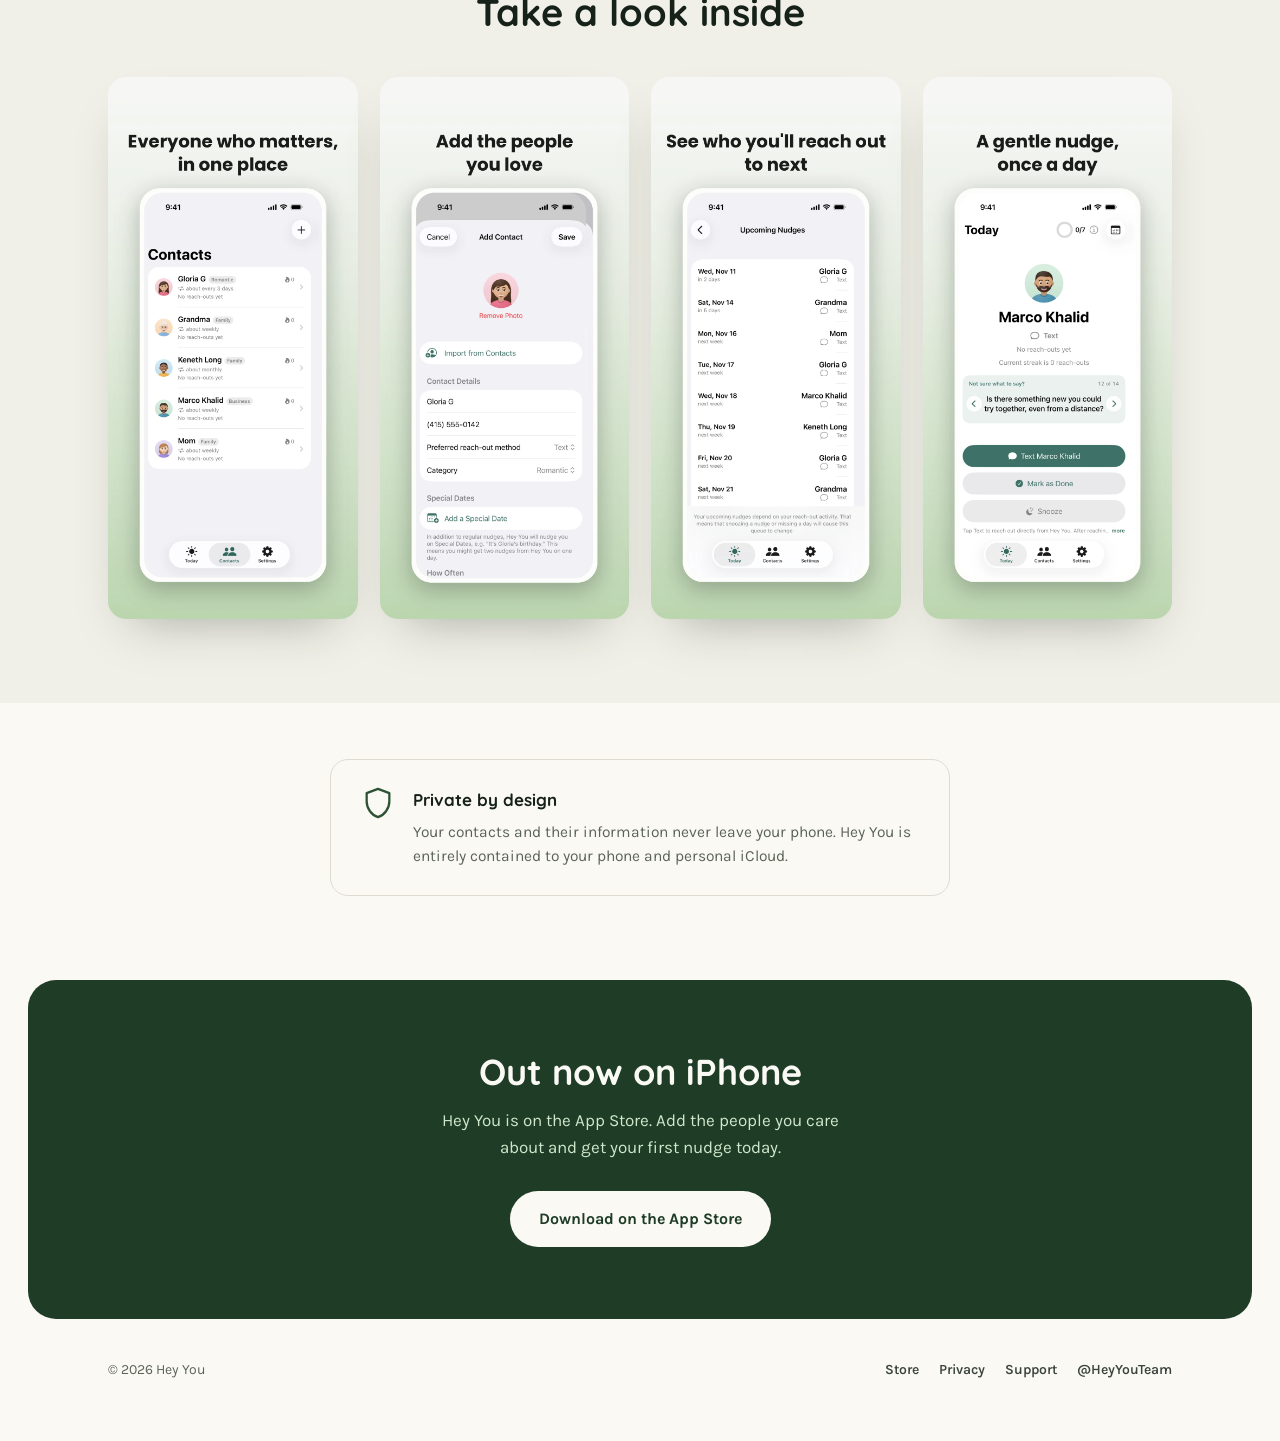
==== commit 781b8400: "Add Store page with the Hey You Weekly Planner Co-Authored-By: Claude Opus 5.5 <noreply@anthropic.co" ====
--- a/index.html
+++ b/index.html
@@ -105,6 +105,28 @@
     color: var(--forest-700);
   }
 
+  .site-nav {
+    display: flex;
+    align-items: center;
+    gap: 6px;
+  }
+
+  .nav-link {
+    text-decoration: none;
+    font-weight: 500;
+    font-size: 15px;
+    color: var(--ink-soft);
+    padding: 8px 14px;
+    border-radius: 999px;
+  }
+
+  .nav-link:hover,
+  .nav-link:focus-visible { color: var(--forest-700); }
+
+  @media (max-width: 480px) {
+    .site-header .header-link { display: none; }
+  }
+
   /* ---------- hero ---------- */
 
   .hero {
@@ -447,7 +469,10 @@
 <header class="site-header">
   <div class="wrap">
     <a class="wordmark" href="#top">Hey You</a>
-    <a class="header-link" href="https://x.com/HeyYouTeam" target="_blank" rel="noopener">Follow along on X</a>
+    <nav class="site-nav" aria-label="Main">
+      <a class="nav-link" href="/store/">Store</a>
+      <a class="header-link" href="https://x.com/HeyYouTeam" target="_blank" rel="noopener">Follow along on X</a>
+    </nav>
   </div>
 </header>
 
@@ -554,6 +579,7 @@
   <div class="wrap">
     <span>&copy; 2026 Hey You</span>
     <span class="footer-links">
+      <a href="/store/">Store</a>
       <a href="/privacy/">Privacy</a>
       <a href="/support/">Support</a>
       <a href="https://x.com/HeyYouTeam" target="_blank" rel="noopener">@HeyYouTeam</a>
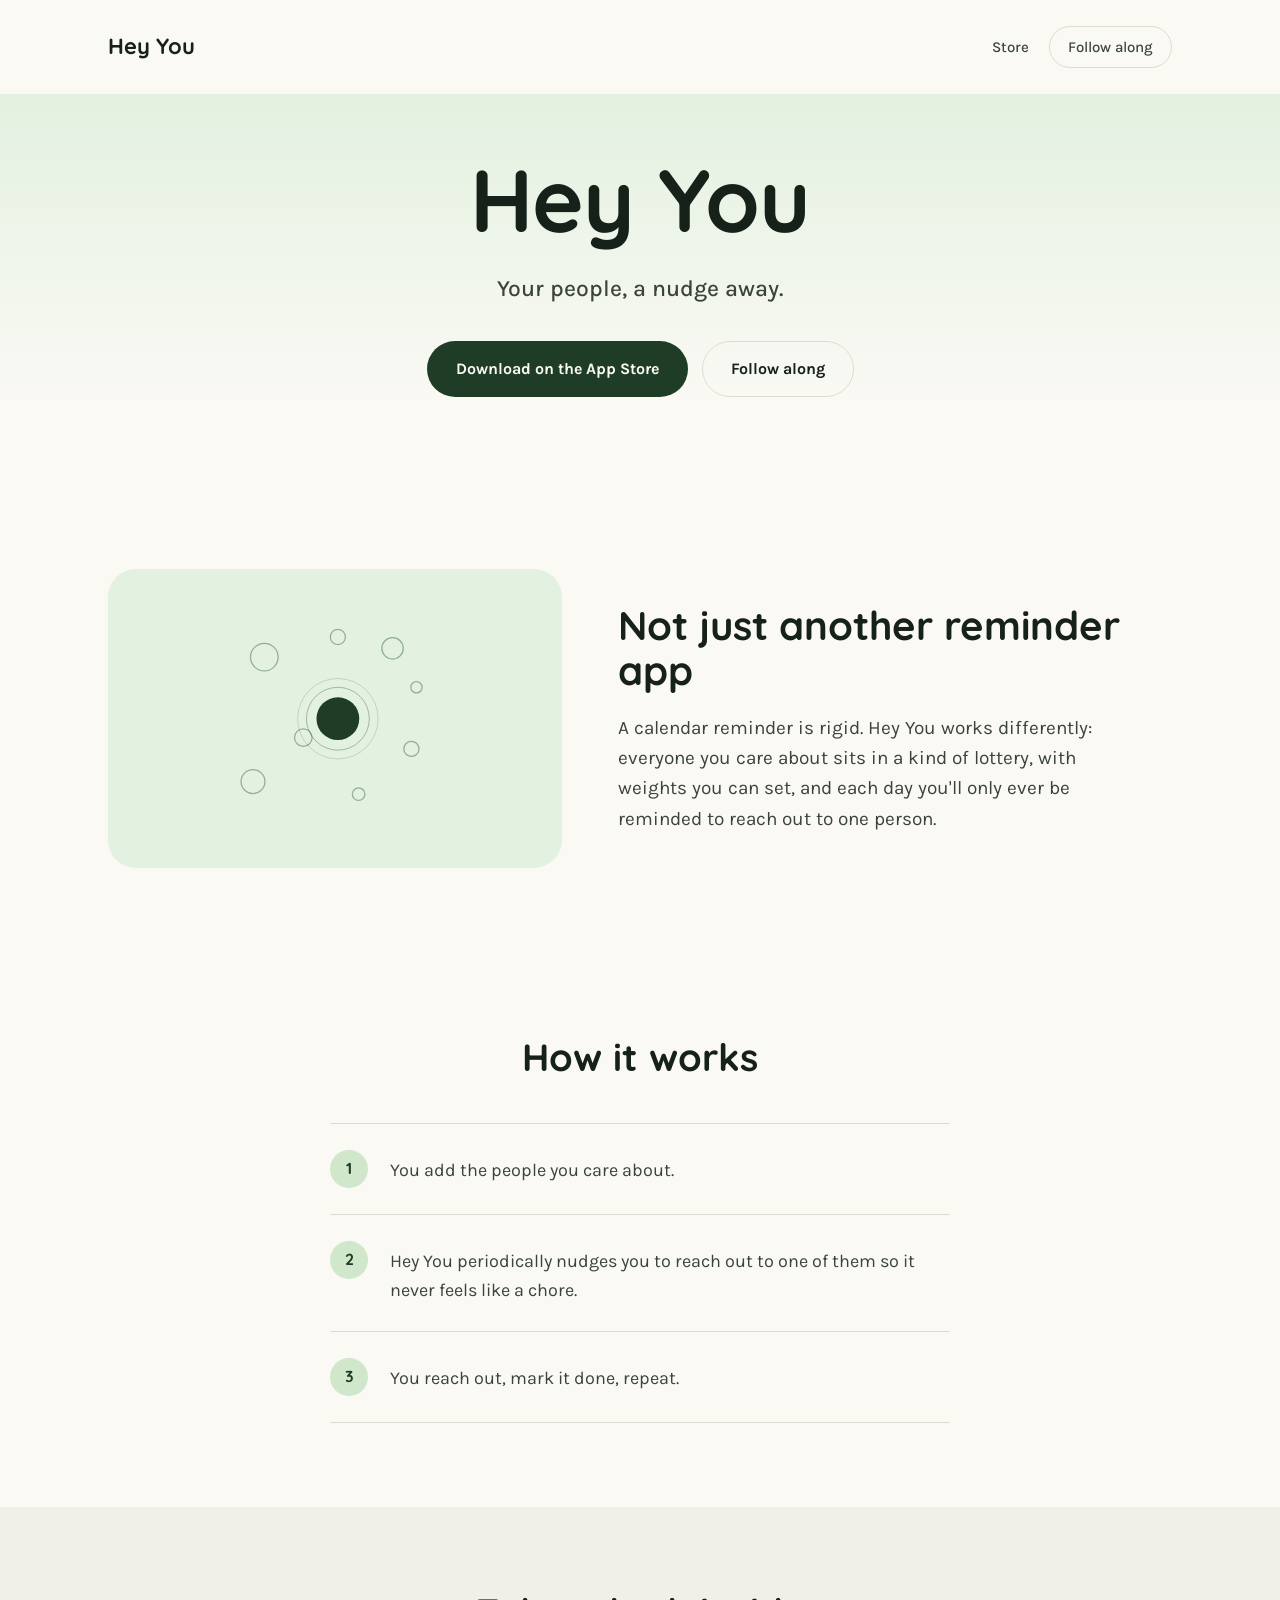
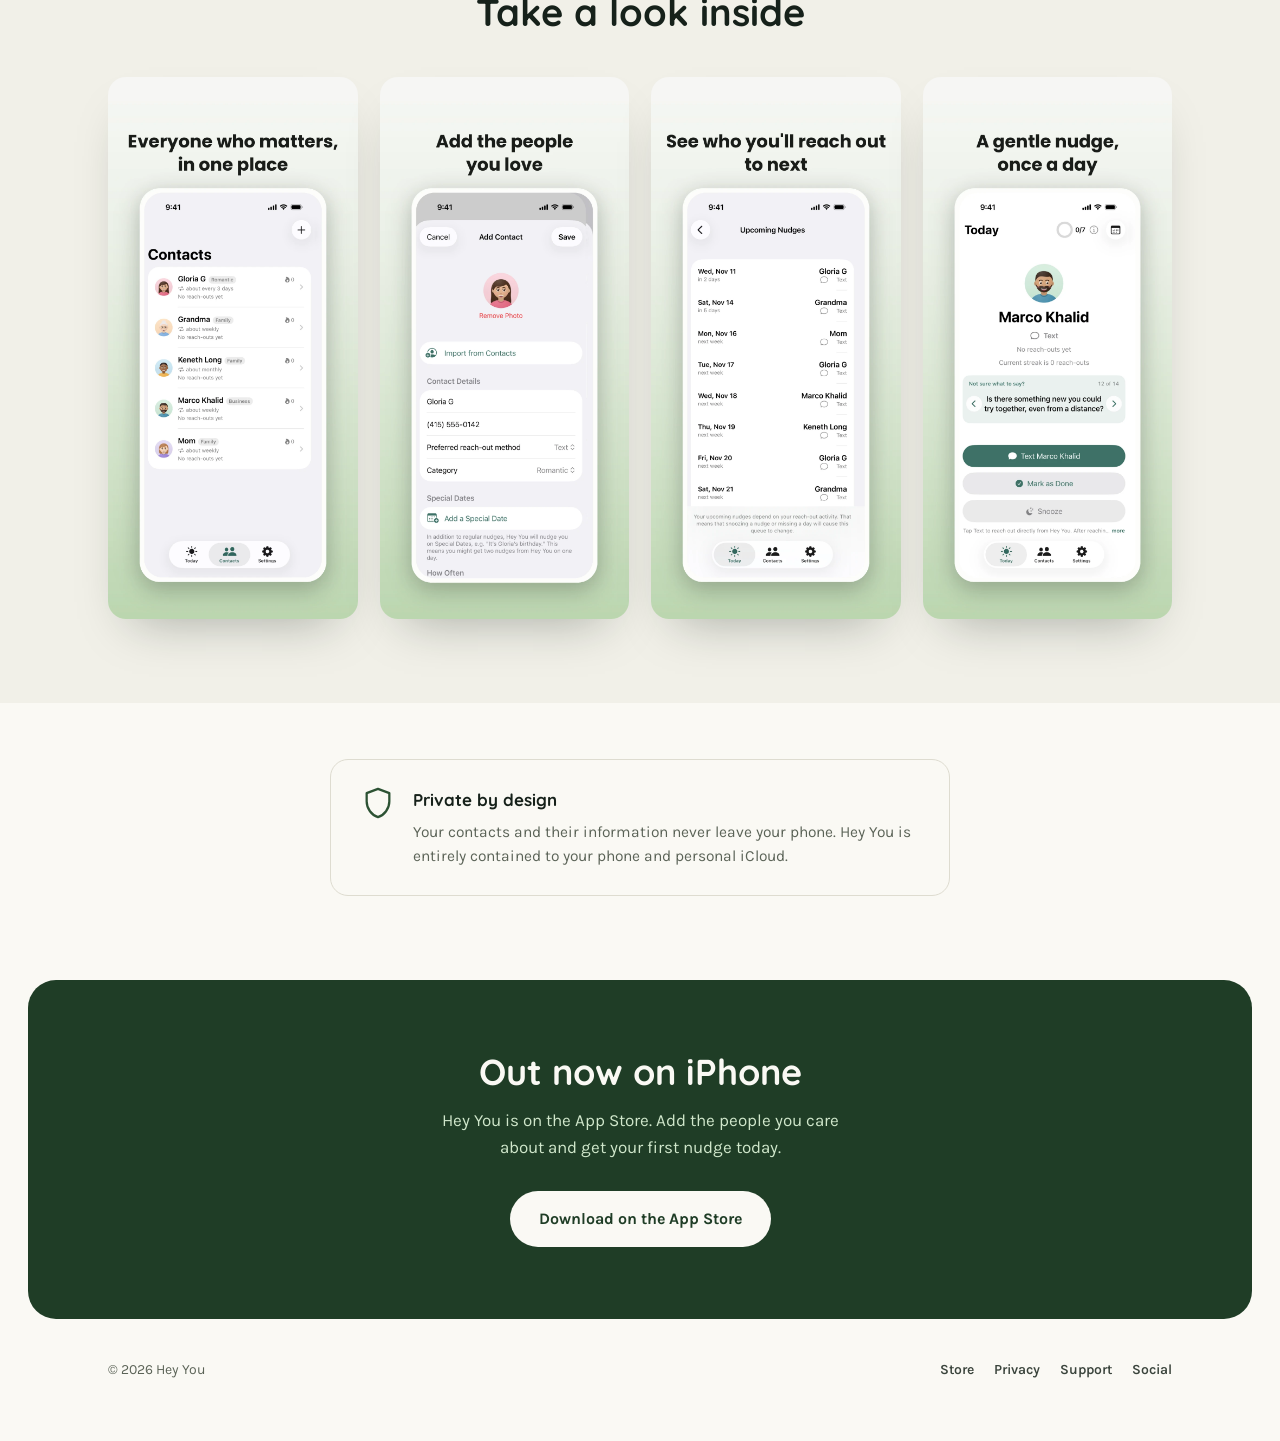
==== commit 0fd743d3: "Add social links page and update Store copy - New /links/ page with YouTube, Instagram, TikTok, and " ====
--- a/index.html
+++ b/index.html
@@ -471,7 +471,7 @@
     <a class="wordmark" href="#top">Hey You</a>
     <nav class="site-nav" aria-label="Main">
       <a class="nav-link" href="/store/">Store</a>
-      <a class="header-link" href="https://x.com/HeyYouTeam" target="_blank" rel="noopener">Follow along on X</a>
+      <a class="header-link" href="/links/">Follow along</a>
     </nav>
   </div>
 </header>
@@ -484,7 +484,7 @@
       <p class="hero__subtitle">Your people, a nudge away.</p>
       <div class="hero__ctas">
         <a class="btn btn--primary" href="https://apps.apple.com/us/app/hey-you-call-me-back/id6810311287" target="_blank" rel="noopener">Download on the App Store</a>
-        <a class="btn btn--ghost" href="https://x.com/HeyYouTeam" target="_blank" rel="noopener">Follow along on X</a>
+        <a class="btn btn--ghost" href="/links/">Follow along</a>
       </div>
     </div>
   </section>
@@ -582,7 +582,7 @@
       <a href="/store/">Store</a>
       <a href="/privacy/">Privacy</a>
       <a href="/support/">Support</a>
-      <a href="https://x.com/HeyYouTeam" target="_blank" rel="noopener">@HeyYouTeam</a>
+      <a href="/links/">Social</a>
     </span>
   </div>
 </footer>
